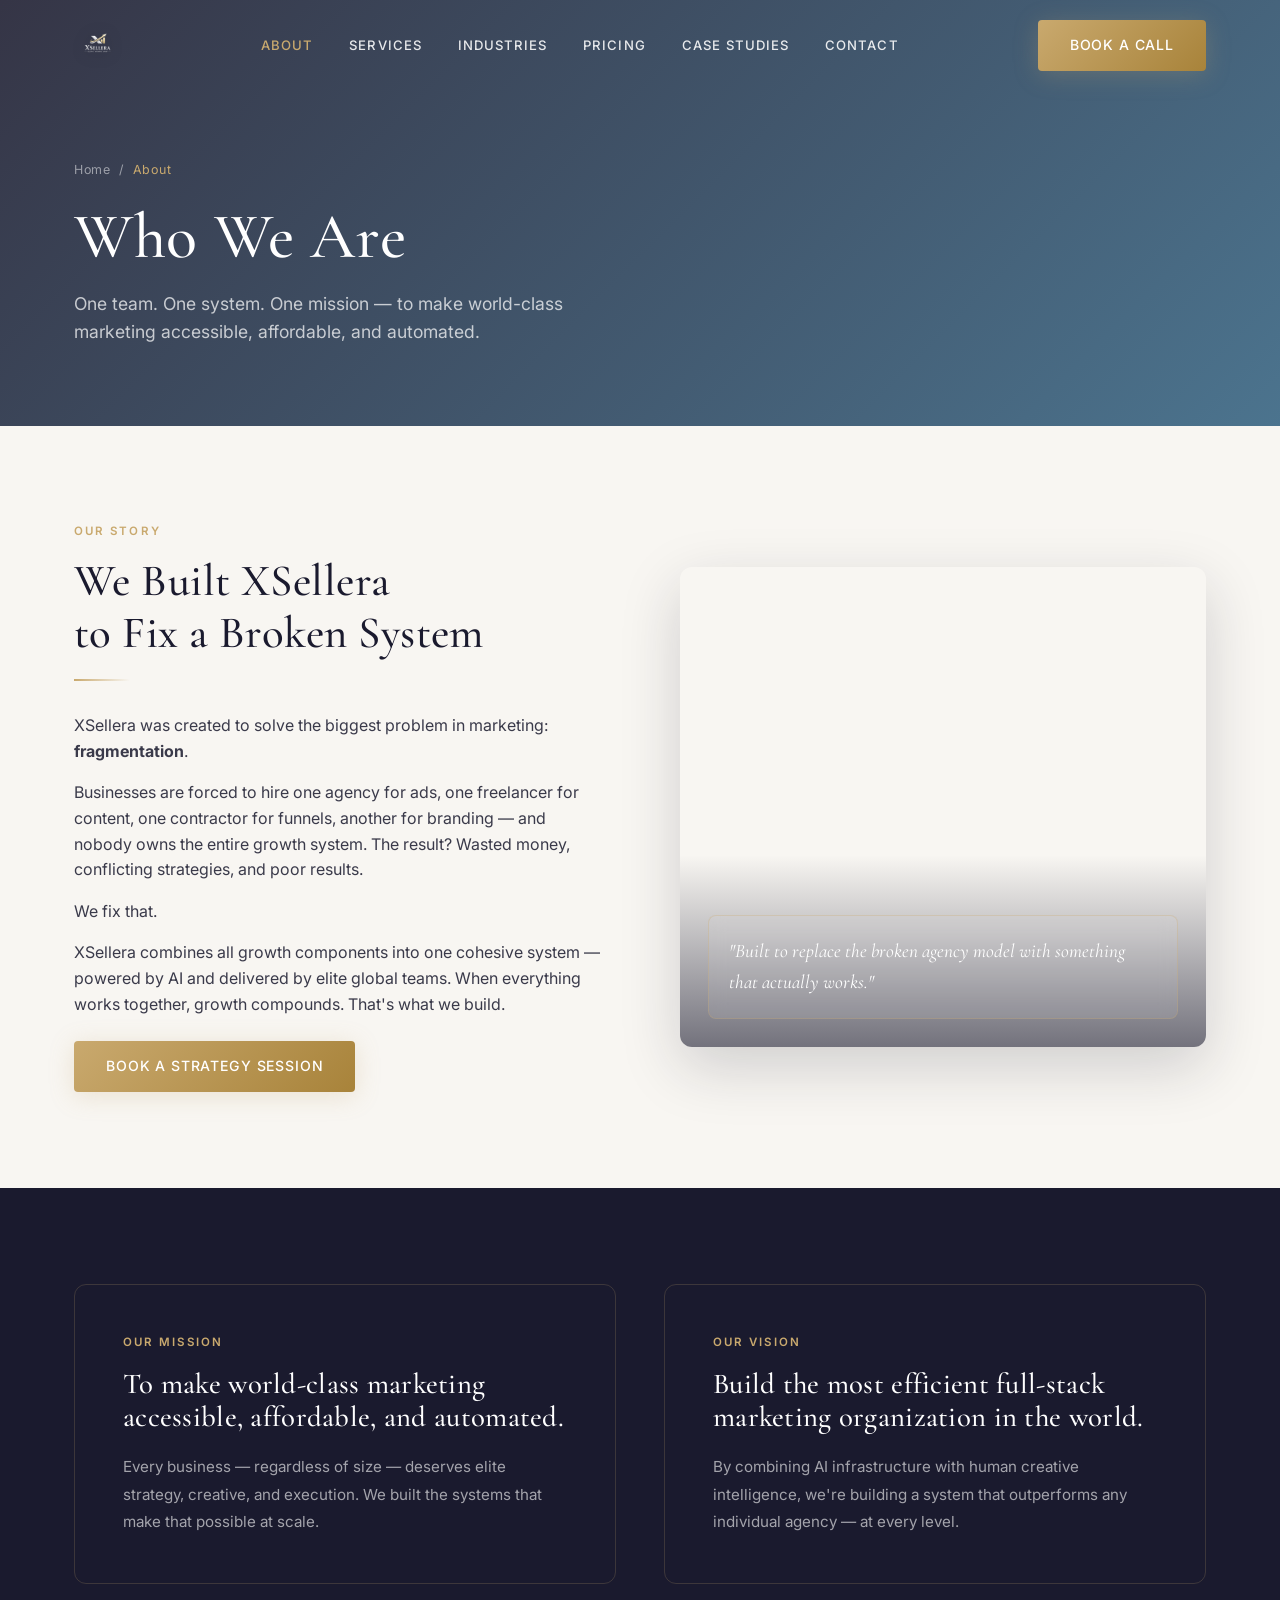
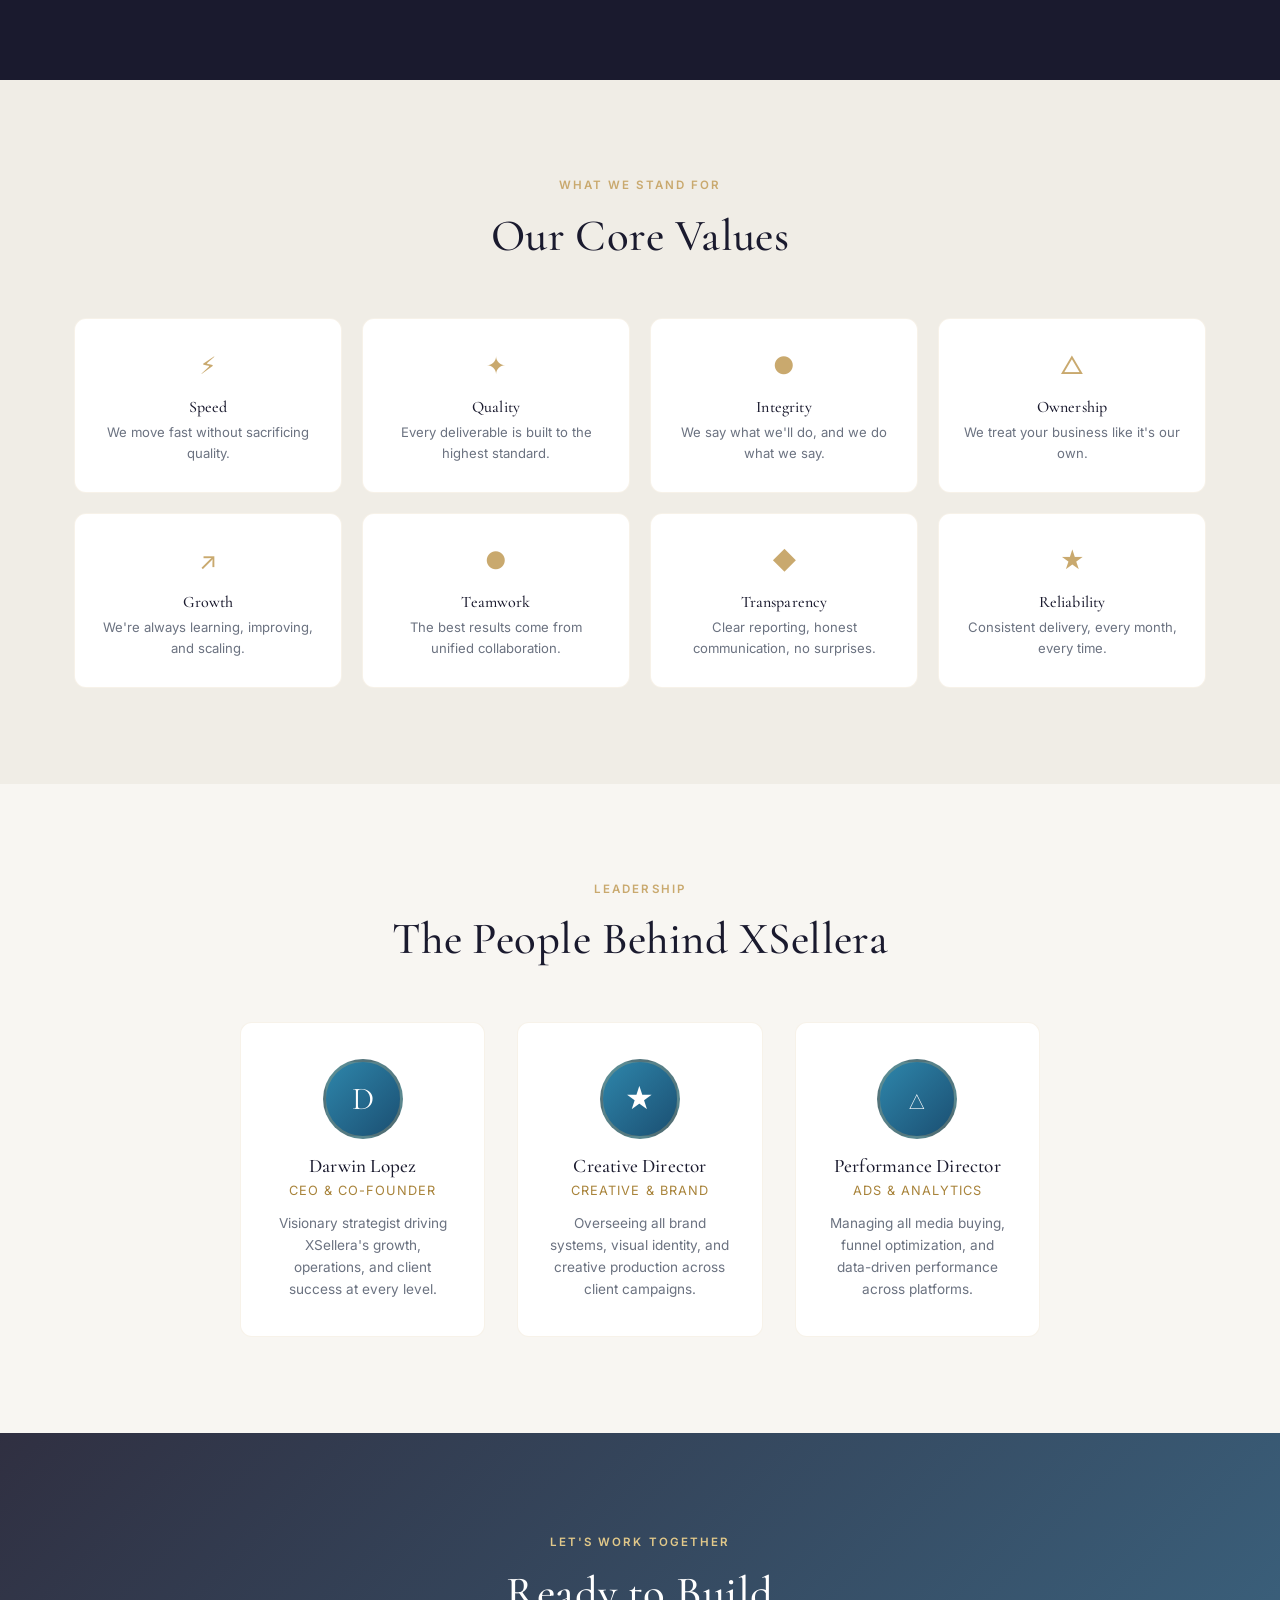
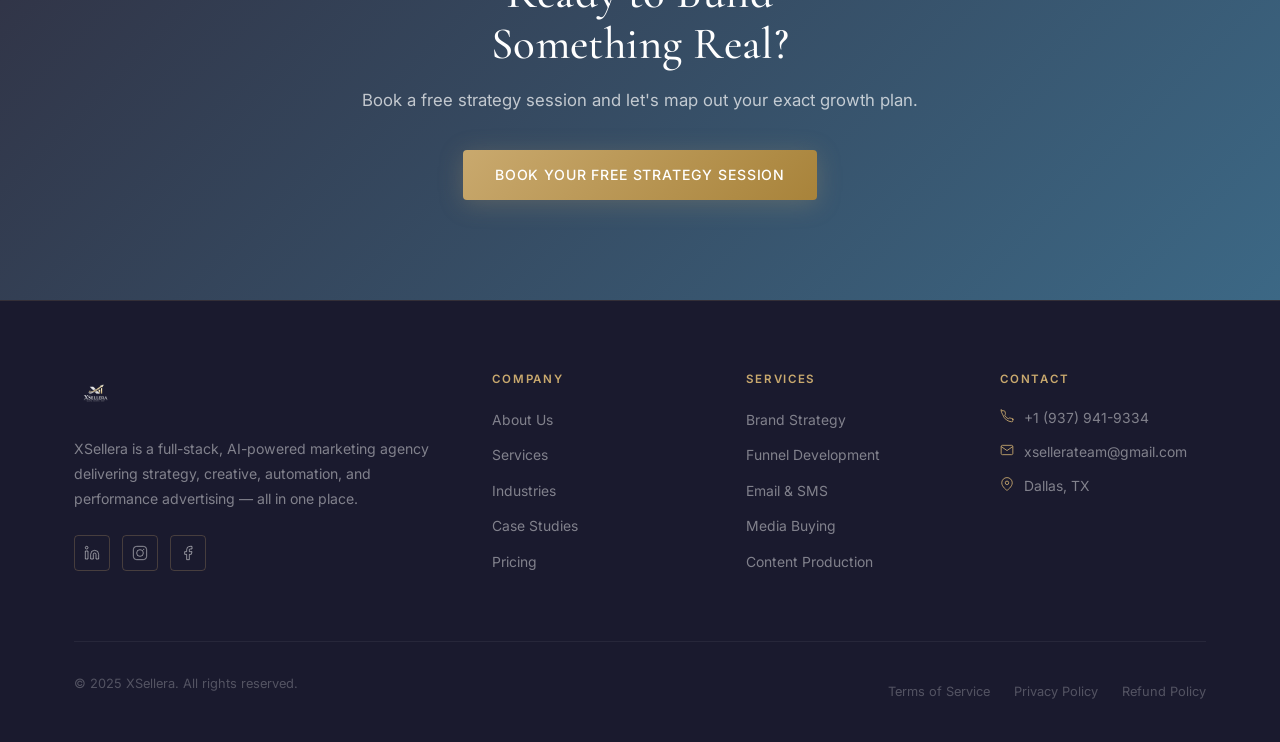
==== about.html @ cd5bc564 "Initial XSellera website launch" ====
<!DOCTYPE html>
<html lang="en">
<head>
  <meta charset="UTF-8" />
  <meta name="viewport" content="width=device-width, initial-scale=1.0" />
  <title>About — XSellera</title>
  <meta name="description" content="XSellera was created to solve the biggest problem in marketing: fragmentation. One unified system. One elite team. One growth engine." />
  <link rel="stylesheet" href="css/style.css" />
  <link rel="icon" type="image/png" href="images/XSellera_logo2.png" />
</head>
<body>

<nav class="nav" id="nav">
  <div class="nav-inner">
    <a href="index.html" class="nav-logo"><img src="images/XSellera_logo2.png" alt="XSellera" /></a>
    <div class="nav-links">
      <a href="about.html">About</a>
      <a href="services.html">Services</a>
      <a href="industries.html">Industries</a>
      <a href="pricing.html">Pricing</a>
      <a href="case-studies.html">Case Studies</a>
      <a href="contact.html">Contact</a>
    </div>
    <div class="nav-cta">
      <a href="https://calendar.app.google/ZjDUH3MxkTVkKUDi7" target="_blank" class="btn btn-primary">Book a Call</a>
    </div>
    <div class="nav-hamburger" id="hamburger"><span></span><span></span><span></span></div>
  </div>
</nav>

<div class="mobile-menu" id="mobileMenu">
  <button class="mobile-close" id="mobileClose">&times;</button>
  <a href="about.html">About</a>
  <a href="services.html">Services</a>
  <a href="industries.html">Industries</a>
  <a href="pricing.html">Pricing</a>
  <a href="case-studies.html">Case Studies</a>
  <a href="contact.html">Contact</a>
  <a href="https://calendar.app.google/ZjDUH3MxkTVkKUDi7" target="_blank" class="btn btn-primary" style="margin-top:16px;">Book a Call</a>
</div>

<!-- PAGE HERO -->
<section class="page-hero">
  <div class="page-hero-overlay"></div>
  <div class="container">
    <div class="breadcrumb"><a href="index.html">Home</a> / <span>About</span></div>
    <h1>Who We Are</h1>
    <p>One team. One system. One mission — to make world-class marketing accessible, affordable, and automated.</p>
  </div>
</section>

<!-- OUR STORY -->
<section class="section" style="background: var(--cream);">
  <div class="container">
    <div class="grid-2" style="align-items: center; gap: 80px;">
      <div class="fade-up">
        <span class="section-label">Our Story</span>
        <h2 class="section-title">We Built XSellera<br>to Fix a Broken System</h2>
        <div class="divider-gold"></div>
        <p>XSellera was created to solve the biggest problem in marketing: <strong>fragmentation</strong>.</p>
        <p>Businesses are forced to hire one agency for ads, one freelancer for content, one contractor for funnels, another for branding — and nobody owns the entire growth system. The result? Wasted money, conflicting strategies, and poor results.</p>
        <p>We fix that.</p>
        <p>XSellera combines all growth components into one cohesive system — powered by AI and delivered by elite global teams. When everything works together, growth compounds. That's what we build.</p>
        <a href="https://calendar.app.google/ZjDUH3MxkTVkKUDi7" target="_blank" class="btn btn-primary" style="margin-top: 8px;">Book a Strategy Session</a>
      </div>
      <div class="fade-up fade-up-delay-1">
        <div style="background-image: url('https://images.unsplash.com/photo-1544551763-46a013bb70d5?w=800&q=85&fit=crop'); background-size: cover; background-position: center; height: 480px; border-radius: var(--radius-lg); box-shadow: var(--shadow-lg); position: relative;">
          <div style="position:absolute;inset:0;background:linear-gradient(180deg, transparent 60%, rgba(26,26,46,0.6) 100%);border-radius: var(--radius-lg);"></div>
          <div style="position:absolute;bottom:28px;left:28px;right:28px;">
            <div style="background:rgba(255,255,255,0.08);backdrop-filter:blur(8px);border:1px solid rgba(201,169,110,0.3);border-radius:8px;padding:20px;">
              <p style="font-family:var(--font-heading);font-size:1.2rem;color:var(--white);margin:0;font-style:italic;">"Built to replace the broken agency model with something that actually works."</p>
            </div>
          </div>
        </div>
      </div>
    </div>
  </div>
</section>

<!-- MISSION / VISION -->
<section class="section" style="background: var(--dark);">
  <div class="container">
    <div class="grid-2" style="gap: 48px;">
      <div class="fade-up" style="padding: 48px; border: 1px solid rgba(201,169,110,0.2); border-radius: var(--radius-lg);">
        <span class="section-label">Our Mission</span>
        <h2 style="color: var(--white); font-size: 1.8rem; margin-bottom: 20px;">To make world-class marketing accessible, affordable, and automated.</h2>
        <p style="color: rgba(255,255,255,0.6); font-size: 0.95rem; line-height: 1.8;">Every business — regardless of size — deserves elite strategy, creative, and execution. We built the systems that make that possible at scale.</p>
      </div>
      <div class="fade-up fade-up-delay-1" style="padding: 48px; border: 1px solid rgba(201,169,110,0.2); border-radius: var(--radius-lg);">
        <span class="section-label">Our Vision</span>
        <h2 style="color: var(--white); font-size: 1.8rem; margin-bottom: 20px;">Build the most efficient full-stack marketing organization in the world.</h2>
        <p style="color: rgba(255,255,255,0.6); font-size: 0.95rem; line-height: 1.8;">By combining AI infrastructure with human creative intelligence, we're building a system that outperforms any individual agency — at every level.</p>
      </div>
    </div>
  </div>
</section>

<!-- VALUES -->
<section class="section" style="background: var(--cream-dark);">
  <div class="container">
    <div class="text-center" style="margin-bottom: 56px;">
      <span class="section-label">What We Stand For</span>
      <h2 class="section-title fade-up">Our Core Values</h2>
    </div>
    <div class="values-grid">
      <div class="value-card fade-up">
        <div class="value-icon">&#9889;</div>
        <h4>Speed</h4>
        <p>We move fast without sacrificing quality.</p>
      </div>
      <div class="value-card fade-up fade-up-delay-1">
        <div class="value-icon">&#10022;</div>
        <h4>Quality</h4>
        <p>Every deliverable is built to the highest standard.</p>
      </div>
      <div class="value-card fade-up fade-up-delay-2">
        <div class="value-icon">&#9679;</div>
        <h4>Integrity</h4>
        <p>We say what we'll do, and we do what we say.</p>
      </div>
      <div class="value-card fade-up fade-up-delay-3">
        <div class="value-icon">&#9651;</div>
        <h4>Ownership</h4>
        <p>We treat your business like it's our own.</p>
      </div>
      <div class="value-card fade-up">
        <div class="value-icon">&#8599;</div>
        <h4>Growth</h4>
        <p>We're always learning, improving, and scaling.</p>
      </div>
      <div class="value-card fade-up fade-up-delay-1">
        <div class="value-icon">&#9679;</div>
        <h4>Teamwork</h4>
        <p>The best results come from unified collaboration.</p>
      </div>
      <div class="value-card fade-up fade-up-delay-2">
        <div class="value-icon">&#9670;</div>
        <h4>Transparency</h4>
        <p>Clear reporting, honest communication, no surprises.</p>
      </div>
      <div class="value-card fade-up fade-up-delay-3">
        <div class="value-icon">&#9733;</div>
        <h4>Reliability</h4>
        <p>Consistent delivery, every month, every time.</p>
      </div>
    </div>
  </div>
</section>

<!-- LEADERSHIP -->
<section class="section" style="background: var(--cream);">
  <div class="container">
    <div class="text-center" style="margin-bottom: 56px;">
      <span class="section-label">Leadership</span>
      <h2 class="section-title fade-up">The People Behind XSellera</h2>
    </div>
    <div class="grid-3" style="max-width: 800px; margin: 0 auto;">
      <div class="team-card fade-up">
        <div class="team-avatar">D</div>
        <h4>Darwin Lopez</h4>
        <span class="role">CEO &amp; Co-Founder</span>
        <p style="font-size:0.85rem;color:var(--text-muted);">Visionary strategist driving XSellera's growth, operations, and client success at every level.</p>
      </div>
      <div class="team-card fade-up fade-up-delay-1">
        <div class="team-avatar">&#9733;</div>
        <h4>Creative Director</h4>
        <span class="role">Creative &amp; Brand</span>
        <p style="font-size:0.85rem;color:var(--text-muted);">Overseeing all brand systems, visual identity, and creative production across client campaigns.</p>
      </div>
      <div class="team-card fade-up fade-up-delay-2">
        <div class="team-avatar">&#9651;</div>
        <h4>Performance Director</h4>
        <span class="role">Ads &amp; Analytics</span>
        <p style="font-size:0.85rem;color:var(--text-muted);">Managing all media buying, funnel optimization, and data-driven performance across platforms.</p>
      </div>
    </div>
  </div>
</section>

<!-- CTA BANNER -->
<section class="cta-banner">
  <div class="cta-overlay"></div>
  <div class="container">
    <span class="section-label" style="color: var(--gold-light);">Let's Work Together</span>
    <h2>Ready to Build<br>Something Real?</h2>
    <p>Book a free strategy session and let's map out your exact growth plan.</p>
    <a href="https://calendar.app.google/ZjDUH3MxkTVkKUDi7" target="_blank" class="btn btn-primary">Book Your Free Strategy Session</a>
  </div>
</section>

<footer class="footer">
  <div class="container">
    <div class="footer-grid">
      <div class="footer-brand">
        <img src="images/XSellera_logo2.png" alt="XSellera" />
        <p>XSellera is a full-stack, AI-powered marketing agency delivering strategy, creative, automation, and performance advertising — all in one place.</p>
        <div class="footer-social" style="margin-top: 16px;">
          <a href="#" class="social-link" aria-label="LinkedIn"><svg width="16" height="16" viewBox="0 0 24 24" fill="none" stroke="currentColor" stroke-width="1.5"><path d="M16 8a6 6 0 016 6v7h-4v-7a2 2 0 00-2-2 2 2 0 00-2 2v7h-4v-7a6 6 0 016-6zM2 9h4v12H2z"/><circle cx="4" cy="4" r="2"/></svg></a>
          <a href="#" class="social-link" aria-label="Instagram"><svg width="16" height="16" viewBox="0 0 24 24" fill="none" stroke="currentColor" stroke-width="1.5"><rect x="2" y="2" width="20" height="20" rx="5"/><circle cx="12" cy="12" r="5"/><circle cx="17.5" cy="6.5" r="1" fill="currentColor" stroke="none"/></svg></a>
          <a href="#" class="social-link" aria-label="Facebook"><svg width="16" height="16" viewBox="0 0 24 24" fill="none" stroke="currentColor" stroke-width="1.5"><path d="M18 2h-3a5 5 0 00-5 5v3H7v4h3v8h4v-8h3l1-4h-4V7a1 1 0 011-1h3z"/></svg></a>
        </div>
      </div>
      <div class="footer-col">
        <h5>Company</h5>
        <ul>
          <li><a href="about.html">About Us</a></li>
          <li><a href="services.html">Services</a></li>
          <li><a href="industries.html">Industries</a></li>
          <li><a href="case-studies.html">Case Studies</a></li>
          <li><a href="pricing.html">Pricing</a></li>
        </ul>
      </div>
      <div class="footer-col">
        <h5>Services</h5>
        <ul>
          <li><a href="services.html">Brand Strategy</a></li>
          <li><a href="services.html">Funnel Development</a></li>
          <li><a href="services.html">Email &amp; SMS</a></li>
          <li><a href="services.html">Media Buying</a></li>
          <li><a href="services.html">Content Production</a></li>
        </ul>
      </div>
      <div class="footer-col">
        <h5>Contact</h5>
        <div class="footer-contact-item">
          <svg width="14" height="14" viewBox="0 0 24 24" fill="none" stroke="currentColor" stroke-width="1.5"><path d="M22 16.92v3a2 2 0 01-2.18 2 19.79 19.79 0 01-8.63-3.07A19.5 19.5 0 014.69 9.81a19.79 19.79 0 01-3.07-8.67A2 2 0 013.6 3h3a2 2 0 012 1.72c.127.96.361 1.903.7 2.81a2 2 0 01-.45 2.11L7.91 10.6a16 16 0 006.29 6.29l.96-.96a2 2 0 012.11-.45c.907.339 1.85.573 2.81.7A2 2 0 0122 18.92v-2z"/></svg>
          <a href="tel:+19379419334">+1 (937) 941-9334</a>
        </div>
        <div class="footer-contact-item">
          <svg width="14" height="14" viewBox="0 0 24 24" fill="none" stroke="currentColor" stroke-width="1.5"><path d="M4 4h16c1.1 0 2 .9 2 2v12c0 1.1-.9 2-2 2H4c-1.1 0-2-.9-2-2V6c0-1.1.9-2 2-2z"/><polyline points="22,6 12,13 2,6"/></svg>
          <a href="mailto:xsellerateam@gmail.com">xsellerateam@gmail.com</a>
        </div>
        <div class="footer-contact-item">
          <svg width="14" height="14" viewBox="0 0 24 24" fill="none" stroke="currentColor" stroke-width="1.5"><path d="M21 10c0 7-9 13-9 13s-9-6-9-13a9 9 0 0118 0z"/><circle cx="12" cy="10" r="3"/></svg>
          <span>Dallas, TX</span>
        </div>
      </div>
    </div>
    <div class="footer-bottom">
      <p class="footer-copy">&copy; 2025 XSellera. All rights reserved.</p>
      <div class="footer-legal">
        <a href="legal.html#terms">Terms of Service</a>
        <a href="legal.html#privacy">Privacy Policy</a>
        <a href="legal.html#refund">Refund Policy</a>
      </div>
    </div>
  </div>
</footer>

<script src="js/main.js"></script>
</body>
</html>
---- css/style.css ----
/* ============================================
   XSELLERA — GLOBAL STYLES
   ============================================ */

@import url('https://fonts.googleapis.com/css2?family=Cormorant+Garamond:ital,wght@0,300;0,400;0,500;0,600;0,700;1,400;1,500&family=Inter:wght@300;400;500;600&display=swap');

:root {
  --cream:        #F8F6F2;
  --cream-dark:   #F0EDE6;
  --ocean-dark:   #1B4F72;
  --ocean-mid:    #2E86AB;
  --ocean-light:  #B8D8E8;
  --sand:         #E8D5B7;
  --sand-light:   #F5EEE3;
  --gold:         #C9A96E;
  --gold-light:   #E2C98A;
  --gold-dark:    #A8833A;
  --silver:       #9BA5AE;
  --silver-light: #C8D0D8;
  --dark:         #1A1A2E;
  --dark-mid:     #2C2C3E;
  --text-body:    #3A3A4A;
  --text-muted:   #6B7280;
  --white:        #FFFFFF;
  --font-heading: 'Cormorant Garamond', Georgia, serif;
  --font-body:    'Inter', system-ui, sans-serif;
  --transition:   0.3s ease;
  --shadow-sm:    0 2px 12px rgba(26, 26, 46, 0.08);
  --shadow-md:    0 8px 32px rgba(26, 26, 46, 0.12);
  --shadow-lg:    0 20px 60px rgba(26, 26, 46, 0.18);
  --gold-shadow:  0 4px 24px rgba(201, 169, 110, 0.25);
  --radius:       4px;
  --radius-lg:    12px;
}

*, *::before, *::after { box-sizing: border-box; margin: 0; padding: 0; }

html { scroll-behavior: smooth; font-size: 16px; }

body {
  font-family: var(--font-body);
  color: var(--text-body);
  background-color: var(--cream);
  line-height: 1.6;
  -webkit-font-smoothing: antialiased;
}

img { max-width: 100%; display: block; }
a { text-decoration: none; color: inherit; }
ul { list-style: none; }

/* ============================================
   TYPOGRAPHY
   ============================================ */

h1, h2, h3, h4, h5 {
  font-family: var(--font-heading);
  color: var(--dark);
  font-weight: 500;
  line-height: 1.15;
  letter-spacing: 0.01em;
}

h1 { font-size: clamp(2.4rem, 5vw, 4.2rem); }
h2 { font-size: clamp(1.9rem, 3.5vw, 3rem); }
h3 { font-size: clamp(1.3rem, 2.5vw, 1.8rem); }
h4 { font-size: 1.2rem; }

p { margin-bottom: 1rem; }
p:last-child { margin-bottom: 0; }

.text-gold { color: var(--gold); }
.text-ocean { color: var(--ocean-mid); }
.text-muted { color: var(--text-muted); }
.text-center { text-align: center; }
.text-white { color: var(--white); }

/* ============================================
   LAYOUT
   ============================================ */

.container {
  max-width: 1180px;
  margin: 0 auto;
  padding: 0 24px;
}

.section {
  padding: 96px 0;
}

.section-sm {
  padding: 64px 0;
}

.section-label {
  font-family: var(--font-body);
  font-size: 0.72rem;
  font-weight: 600;
  letter-spacing: 0.18em;
  text-transform: uppercase;
  color: var(--gold);
  margin-bottom: 16px;
  display: block;
}

.section-title {
  margin-bottom: 20px;
}

.section-subtitle {
  font-size: 1.05rem;
  color: var(--text-muted);
  max-width: 620px;
  line-height: 1.75;
  margin-bottom: 56px;
}

.grid-2 { display: grid; grid-template-columns: repeat(2, 1fr); gap: 32px; }
.grid-3 { display: grid; grid-template-columns: repeat(3, 1fr); gap: 32px; }
.grid-4 { display: grid; grid-template-columns: repeat(4, 1fr); gap: 24px; }
.grid-auto { display: grid; grid-template-columns: repeat(auto-fit, minmax(280px, 1fr)); gap: 28px; }

/* ============================================
   BUTTONS
   ============================================ */

.btn {
  display: inline-flex;
  align-items: center;
  gap: 8px;
  padding: 14px 32px;
  font-family: var(--font-body);
  font-size: 0.88rem;
  font-weight: 500;
  letter-spacing: 0.06em;
  text-transform: uppercase;
  border-radius: var(--radius);
  transition: all var(--transition);
  cursor: pointer;
  border: none;
  white-space: nowrap;
}

.btn-primary {
  background: linear-gradient(135deg, var(--gold) 0%, var(--gold-dark) 100%);
  color: var(--white);
  box-shadow: var(--gold-shadow);
}

.btn-primary:hover {
  background: linear-gradient(135deg, var(--gold-light) 0%, var(--gold) 100%);
  box-shadow: 0 8px 32px rgba(201, 169, 110, 0.4);
  transform: translateY(-1px);
}

.btn-outline {
  background: transparent;
  color: var(--white);
  border: 1px solid rgba(255,255,255,0.55);
}

.btn-outline:hover {
  background: rgba(255,255,255,0.1);
  border-color: rgba(255,255,255,0.85);
}

.btn-outline-gold {
  background: transparent;
  color: var(--gold);
  border: 1px solid var(--gold);
}

.btn-outline-gold:hover {
  background: var(--gold);
  color: var(--white);
  box-shadow: var(--gold-shadow);
}

.btn-dark {
  background: var(--dark);
  color: var(--white);
}

.btn-dark:hover {
  background: var(--dark-mid);
  transform: translateY(-1px);
}

/* ============================================
   NAVIGATION
   ============================================ */

.nav {
  position: fixed;
  top: 0;
  left: 0;
  right: 0;
  z-index: 1000;
  padding: 20px 0;
  transition: all 0.4s ease;
}

.nav.scrolled {
  background: rgba(248, 246, 242, 0.97);
  backdrop-filter: blur(12px);
  -webkit-backdrop-filter: blur(12px);
  padding: 14px 0;
  box-shadow: var(--shadow-sm);
  border-bottom: 1px solid rgba(201, 169, 110, 0.15);
}

.nav-inner {
  display: flex;
  align-items: center;
  justify-content: space-between;
  max-width: 1180px;
  margin: 0 auto;
  padding: 0 24px;
}

.nav-logo img {
  height: 48px;
  width: auto;
  filter: drop-shadow(0 2px 8px rgba(0,0,0,0.25));
  transition: all var(--transition);
}

.nav.scrolled .nav-logo img {
  filter: none;
}

.nav-links {
  display: flex;
  align-items: center;
  gap: 36px;
}

.nav-links a {
  font-size: 0.82rem;
  font-weight: 500;
  letter-spacing: 0.08em;
  text-transform: uppercase;
  color: rgba(255,255,255,0.88);
  transition: color var(--transition);
  position: relative;
}

.nav-links a::after {
  content: '';
  position: absolute;
  bottom: -4px;
  left: 0;
  width: 0;
  height: 1px;
  background: var(--gold);
  transition: width var(--transition);
}

.nav-links a:hover::after { width: 100%; }
.nav-links a:hover { color: var(--white); }

.nav.scrolled .nav-links a {
  color: var(--dark-mid);
}
.nav.scrolled .nav-links a:hover {
  color: var(--gold);
}

.nav-cta {
  display: flex;
  align-items: center;
  gap: 16px;
}

.nav-hamburger {
  display: none;
  flex-direction: column;
  gap: 5px;
  cursor: pointer;
  padding: 4px;
}

.nav-hamburger span {
  display: block;
  width: 24px;
  height: 2px;
  background: var(--white);
  transition: all var(--transition);
  border-radius: 2px;
}

.nav.scrolled .nav-hamburger span { background: var(--dark); }

.mobile-menu {
  display: none;
  position: fixed;
  top: 0;
  left: 0;
  right: 0;
  bottom: 0;
  background: var(--dark);
  z-index: 999;
  flex-direction: column;
  align-items: center;
  justify-content: center;
  gap: 32px;
}

.mobile-menu.open { display: flex; }

.mobile-menu a {
  font-family: var(--font-heading);
  font-size: 2rem;
  color: var(--white);
  letter-spacing: 0.04em;
  transition: color var(--transition);
}

.mobile-menu a:hover { color: var(--gold); }

.mobile-close {
  position: absolute;
  top: 24px;
  right: 24px;
  font-size: 1.8rem;
  color: var(--white);
  cursor: pointer;
  background: none;
  border: none;
  line-height: 1;
}

/* ============================================
   HERO
   ============================================ */

.hero {
  position: relative;
  height: 100vh;
  min-height: 700px;
  display: flex;
  align-items: center;
  overflow: hidden;
}

.hero-bg {
  position: absolute;
  inset: 0;
  background-image: url('https://images.unsplash.com/photo-1505118380757-91f5f5632de0?w=1920&q=85&fit=crop');
  background-size: cover;
  background-position: center;
  background-attachment: fixed;
  transform: scale(1.05);
  transition: transform 8s ease-out;
}

.hero-bg.loaded { transform: scale(1); }

.hero-overlay {
  position: absolute;
  inset: 0;
  background: linear-gradient(
    135deg,
    rgba(26, 26, 46, 0.75) 0%,
    rgba(27, 79, 114, 0.55) 50%,
    rgba(26, 26, 46, 0.65) 100%
  );
}

.hero-content {
  position: relative;
  z-index: 2;
  max-width: 1180px;
  margin: 0 auto;
  padding: 0 24px;
  padding-top: 80px;
}

.hero-tag {
  display: inline-flex;
  align-items: center;
  gap: 10px;
  font-size: 0.75rem;
  font-weight: 600;
  letter-spacing: 0.2em;
  text-transform: uppercase;
  color: var(--gold-light);
  margin-bottom: 24px;
}

.hero-tag::before {
  content: '';
  display: block;
  width: 32px;
  height: 1px;
  background: var(--gold);
}

.hero h1 {
  color: var(--white);
  max-width: 760px;
  margin-bottom: 24px;
  font-weight: 400;
  text-shadow: 0 2px 20px rgba(0,0,0,0.3);
}

.hero h1 em {
  font-style: italic;
  color: var(--gold-light);
}

.hero-sub {
  font-size: 1.1rem;
  color: rgba(255,255,255,0.82);
  max-width: 580px;
  line-height: 1.8;
  margin-bottom: 40px;
  font-weight: 300;
}

.hero-ctas {
  display: flex;
  gap: 16px;
  flex-wrap: wrap;
}

.hero-scroll {
  position: absolute;
  bottom: 36px;
  left: 50%;
  transform: translateX(-50%);
  z-index: 2;
  display: flex;
  flex-direction: column;
  align-items: center;
  gap: 8px;
  color: rgba(255,255,255,0.5);
  font-size: 0.7rem;
  letter-spacing: 0.12em;
  text-transform: uppercase;
  animation: bounce 2s infinite;
}

.hero-scroll svg { opacity: 0.5; }

@keyframes bounce {
  0%, 100% { transform: translateX(-50%) translateY(0); }
  50% { transform: translateX(-50%) translateY(6px); }
}

/* ============================================
   TRUST BAR
   ============================================ */

.trust-bar {
  background: var(--dark);
  padding: 20px 0;
  border-top: 1px solid rgba(201,169,110,0.2);
  border-bottom: 1px solid rgba(201,169,110,0.2);
}

.trust-bar-inner {
  display: flex;
  align-items: center;
  justify-content: center;
  gap: 48px;
  flex-wrap: wrap;
}

.trust-item {
  display: flex;
  align-items: center;
  gap: 10px;
  color: rgba(255,255,255,0.65);
  font-size: 0.8rem;
  letter-spacing: 0.06em;
}

.trust-item svg { color: var(--gold); flex-shrink: 0; }

/* ============================================
   SERVICES GRID
   ============================================ */

.services-section { background: var(--cream); }

.service-card {
  background: var(--white);
  border: 1px solid rgba(201,169,110,0.18);
  border-radius: var(--radius-lg);
  padding: 36px 32px;
  transition: all var(--transition);
  position: relative;
  overflow: hidden;
}

.service-card::before {
  content: '';
  position: absolute;
  top: 0;
  left: 0;
  right: 0;
  height: 3px;
  background: linear-gradient(90deg, var(--gold) 0%, var(--silver-light) 100%);
  transform: scaleX(0);
  transform-origin: left;
  transition: transform var(--transition);
}

.service-card:hover::before { transform: scaleX(1); }

.service-card:hover {
  border-color: rgba(201,169,110,0.4);
  box-shadow: var(--shadow-md);
  transform: translateY(-4px);
}

.service-number {
  font-family: var(--font-heading);
  font-size: 3rem;
  font-weight: 300;
  color: rgba(201,169,110,0.2);
  line-height: 1;
  margin-bottom: 16px;
  transition: color var(--transition);
}

.service-card:hover .service-number { color: rgba(201,169,110,0.45); }

.service-card h3 {
  font-size: 1.25rem;
  margin-bottom: 12px;
  color: var(--dark);
}

.service-card p {
  font-size: 0.9rem;
  color: var(--text-muted);
  line-height: 1.7;
}

/* ============================================
   WHY XSELLERA
   ============================================ */

.why-section {
  background: linear-gradient(135deg, var(--sand-light) 0%, var(--cream) 100%);
}

.why-split {
  display: grid;
  grid-template-columns: 1fr 1fr;
  gap: 64px;
  align-items: start;
}

.why-problems h3 {
  font-size: 1.4rem;
  margin-bottom: 24px;
  color: var(--dark-mid);
}

.problem-item {
  display: flex;
  align-items: flex-start;
  gap: 14px;
  padding: 14px 0;
  border-bottom: 1px solid rgba(0,0,0,0.06);
}

.problem-item:last-child { border-bottom: none; }

.problem-icon {
  width: 20px;
  height: 20px;
  border-radius: 50%;
  background: rgba(155,165,174,0.15);
  display: flex;
  align-items: center;
  justify-content: center;
  flex-shrink: 0;
  margin-top: 2px;
}

.problem-icon svg { color: var(--silver); }

.problem-item p {
  font-size: 0.9rem;
  color: var(--text-muted);
  margin: 0;
}

.advantage-card {
  background: var(--white);
  border: 1px solid rgba(201,169,110,0.2);
  border-radius: var(--radius-lg);
  padding: 36px;
  box-shadow: var(--shadow-sm);
}

.advantage-card h3 {
  font-size: 1.4rem;
  margin-bottom: 24px;
  color: var(--dark);
}

.advantage-item {
  display: flex;
  align-items: center;
  gap: 14px;
  padding: 10px 0;
  border-bottom: 1px solid rgba(201,169,110,0.1);
}

.advantage-item:last-child { border-bottom: none; }

.check {
  width: 22px;
  height: 22px;
  border-radius: 50%;
  background: linear-gradient(135deg, var(--gold) 0%, var(--gold-dark) 100%);
  display: flex;
  align-items: center;
  justify-content: center;
  flex-shrink: 0;
}

.check svg { color: var(--white); }

.advantage-item span {
  font-size: 0.9rem;
  font-weight: 500;
  color: var(--dark-mid);
}

/* ============================================
   STATS / RESULTS
   ============================================ */

.results-section {
  background-image: url('https://images.unsplash.com/photo-1507525428034-b723cf961d3e?w=1920&q=85&fit=crop');
  background-size: cover;
  background-position: center;
  background-attachment: fixed;
  position: relative;
}

.results-overlay {
  position: absolute;
  inset: 0;
  background: linear-gradient(135deg, rgba(26,26,46,0.88) 0%, rgba(27,79,114,0.82) 100%);
}

.results-section .container { position: relative; z-index: 1; }

.stat-card {
  text-align: center;
  padding: 40px 24px;
  border: 1px solid rgba(201,169,110,0.25);
  border-radius: var(--radius-lg);
  background: rgba(255,255,255,0.05);
  backdrop-filter: blur(8px);
  -webkit-backdrop-filter: blur(8px);
  transition: all var(--transition);
}

.stat-card:hover {
  border-color: rgba(201,169,110,0.5);
  background: rgba(255,255,255,0.08);
  transform: translateY(-4px);
}

.stat-number {
  font-family: var(--font-heading);
  font-size: 3.5rem;
  font-weight: 300;
  color: var(--gold-light);
  line-height: 1;
  margin-bottom: 8px;
}

.stat-label {
  font-size: 0.85rem;
  color: rgba(255,255,255,0.7);
  line-height: 1.5;
  letter-spacing: 0.02em;
}

.stat-context {
  font-size: 0.72rem;
  color: rgba(255,255,255,0.4);
  margin-top: 8px;
  font-style: italic;
}

/* ============================================
   HOW IT WORKS
   ============================================ */

.process-section { background: var(--cream-dark); }

.process-grid {
  display: grid;
  grid-template-columns: repeat(3, 1fr);
  gap: 2px;
  background: rgba(201,169,110,0.1);
  border: 1px solid rgba(201,169,110,0.15);
  border-radius: var(--radius-lg);
  overflow: hidden;
}

.process-step {
  background: var(--white);
  padding: 40px 32px;
  transition: background var(--transition);
}

.process-step:hover { background: var(--sand-light); }

.step-num {
  font-family: var(--font-heading);
  font-size: 2.4rem;
  font-weight: 300;
  color: var(--gold);
  opacity: 0.5;
  line-height: 1;
  margin-bottom: 16px;
}

.process-step h4 {
  font-size: 1.1rem;
  margin-bottom: 10px;
  color: var(--dark);
}

.process-step p {
  font-size: 0.87rem;
  color: var(--text-muted);
  line-height: 1.65;
  margin: 0;
}

/* ============================================
   FAQ
   ============================================ */

.faq-section { background: var(--cream); }

.faq-item {
  border-bottom: 1px solid rgba(201,169,110,0.18);
}

.faq-question {
  display: flex;
  justify-content: space-between;
  align-items: center;
  padding: 24px 0;
  cursor: pointer;
  font-family: var(--font-heading);
  font-size: 1.15rem;
  color: var(--dark);
  font-weight: 500;
  gap: 16px;
  transition: color var(--transition);
}

.faq-question:hover { color: var(--gold-dark); }

.faq-icon {
  width: 28px;
  height: 28px;
  border: 1px solid rgba(201,169,110,0.35);
  border-radius: 50%;
  display: flex;
  align-items: center;
  justify-content: center;
  flex-shrink: 0;
  transition: all var(--transition);
  color: var(--gold);
}

.faq-item.open .faq-icon {
  background: var(--gold);
  color: var(--white);
  transform: rotate(45deg);
}

.faq-answer {
  max-height: 0;
  overflow: hidden;
  transition: max-height 0.4s ease, padding 0.3s ease;
}

.faq-answer-inner {
  padding-bottom: 24px;
  font-size: 0.92rem;
  color: var(--text-muted);
  line-height: 1.8;
}

.faq-item.open .faq-answer { max-height: 300px; }

/* ============================================
   CTA BANNER
   ============================================ */

.cta-banner {
  background-image: url('https://images.unsplash.com/photo-1590523741831-ab7e8b8f9c7f?w=1920&q=85&fit=crop');
  background-size: cover;
  background-position: center bottom;
  position: relative;
  padding: 100px 0;
}

.cta-overlay {
  position: absolute;
  inset: 0;
  background: linear-gradient(135deg, rgba(26,26,46,0.9) 0%, rgba(27,79,114,0.85) 100%);
}

.cta-banner .container { position: relative; z-index: 1; text-align: center; }

.cta-banner h2 { color: var(--white); margin-bottom: 16px; }
.cta-banner p { color: rgba(255,255,255,0.7); margin-bottom: 36px; font-size: 1.05rem; }

/* ============================================
   CARDS — CASE STUDIES, PRICING
   ============================================ */

.case-card {
  background: var(--white);
  border: 1px solid rgba(201,169,110,0.15);
  border-radius: var(--radius-lg);
  overflow: hidden;
  transition: all var(--transition);
}

.case-card:hover {
  box-shadow: var(--shadow-md);
  transform: translateY(-4px);
  border-color: rgba(201,169,110,0.35);
}

.case-card-img {
  height: 220px;
  background-size: cover;
  background-position: center;
  position: relative;
}

.case-tag {
  position: absolute;
  bottom: 16px;
  left: 16px;
  background: var(--gold);
  color: var(--white);
  font-size: 0.7rem;
  font-weight: 600;
  letter-spacing: 0.1em;
  text-transform: uppercase;
  padding: 5px 12px;
  border-radius: 2px;
}

.case-card-body { padding: 32px; }

.case-card-body h3 { font-size: 1.25rem; margin-bottom: 12px; }

.case-stats {
  display: flex;
  gap: 24px;
  margin: 20px 0;
  padding: 20px 0;
  border-top: 1px solid rgba(201,169,110,0.12);
  border-bottom: 1px solid rgba(201,169,110,0.12);
}

.case-stat-num {
  font-family: var(--font-heading);
  font-size: 1.8rem;
  font-weight: 400;
  color: var(--gold);
  line-height: 1;
}

.case-stat-label {
  font-size: 0.75rem;
  color: var(--text-muted);
  margin-top: 4px;
}

.pricing-card {
  background: var(--white);
  border: 1px solid rgba(201,169,110,0.18);
  border-radius: var(--radius-lg);
  padding: 40px 36px;
  position: relative;
  transition: all var(--transition);
}

.pricing-card.featured {
  border-color: var(--gold);
  box-shadow: 0 0 0 1px var(--gold), var(--shadow-lg);
  transform: scale(1.02);
}

.pricing-badge {
  position: absolute;
  top: -14px;
  left: 50%;
  transform: translateX(-50%);
  background: linear-gradient(135deg, var(--gold), var(--gold-dark));
  color: var(--white);
  font-size: 0.7rem;
  font-weight: 600;
  letter-spacing: 0.1em;
  text-transform: uppercase;
  padding: 5px 18px;
  border-radius: 20px;
  white-space: nowrap;
}

.pricing-card:hover {
  box-shadow: var(--shadow-md);
  transform: translateY(-4px);
}

.pricing-card.featured:hover {
  transform: scale(1.02) translateY(-4px);
}

.pricing-name {
  font-family: var(--font-heading);
  font-size: 1.5rem;
  color: var(--dark);
  margin-bottom: 8px;
}

.pricing-range {
  font-family: var(--font-heading);
  font-size: 2.2rem;
  color: var(--gold);
  margin-bottom: 4px;
  line-height: 1;
}

.pricing-period {
  font-size: 0.8rem;
  color: var(--text-muted);
  margin-bottom: 20px;
}

.pricing-desc {
  font-size: 0.85rem;
  color: var(--text-muted);
  margin-bottom: 24px;
  padding-bottom: 24px;
  border-bottom: 1px solid rgba(201,169,110,0.15);
  font-style: italic;
}

.pricing-features li {
  display: flex;
  align-items: flex-start;
  gap: 10px;
  font-size: 0.88rem;
  color: var(--text-body);
  padding: 7px 0;
}

.pricing-features li svg { color: var(--gold); flex-shrink: 0; margin-top: 2px; }

/* ============================================
   PAGE HERO (inner pages)
   ============================================ */

.page-hero {
  padding: 160px 0 80px;
  position: relative;
  background-image: url('https://images.unsplash.com/photo-1439405326854-014607f694d7?w=1920&q=85&fit=crop');
  background-size: cover;
  background-position: center;
}

.page-hero-overlay {
  position: absolute;
  inset: 0;
  background: linear-gradient(135deg, rgba(26,26,46,0.88) 0%, rgba(27,79,114,0.78) 100%);
}

.page-hero .container { position: relative; z-index: 1; }
.page-hero h1 { color: var(--white); }
.page-hero p { color: rgba(255,255,255,0.72); font-size: 1.1rem; max-width: 560px; margin-top: 16px; }

.breadcrumb {
  display: flex;
  align-items: center;
  gap: 8px;
  font-size: 0.78rem;
  color: rgba(255,255,255,0.5);
  margin-bottom: 20px;
  letter-spacing: 0.06em;
}

.breadcrumb a { color: rgba(255,255,255,0.5); }
.breadcrumb a:hover { color: var(--gold); }
.breadcrumb span { color: var(--gold); }

/* ============================================
   FOOTER
   ============================================ */

.footer {
  background: var(--dark);
  padding: 72px 0 32px;
  border-top: 1px solid rgba(201,169,110,0.15);
}

.footer-grid {
  display: grid;
  grid-template-columns: 1.8fr 1fr 1fr 1fr;
  gap: 48px;
  padding-bottom: 56px;
  border-bottom: 1px solid rgba(255,255,255,0.06);
  margin-bottom: 32px;
}

.footer-brand img { height: 44px; margin-bottom: 20px; }

.footer-brand p {
  font-size: 0.88rem;
  color: rgba(255,255,255,0.45);
  line-height: 1.75;
  margin-bottom: 24px;
}

.footer-social {
  display: flex;
  gap: 12px;
}

.social-link {
  width: 36px;
  height: 36px;
  border: 1px solid rgba(201,169,110,0.25);
  border-radius: var(--radius);
  display: flex;
  align-items: center;
  justify-content: center;
  color: rgba(255,255,255,0.5);
  transition: all var(--transition);
}

.social-link:hover {
  border-color: var(--gold);
  color: var(--gold);
  background: rgba(201,169,110,0.08);
}

.footer-col h5 {
  font-family: var(--font-body);
  font-size: 0.72rem;
  font-weight: 600;
  letter-spacing: 0.15em;
  text-transform: uppercase;
  color: var(--gold);
  margin-bottom: 20px;
}

.footer-col ul li {
  margin-bottom: 10px;
}

.footer-col ul a {
  font-size: 0.87rem;
  color: rgba(255,255,255,0.45);
  transition: color var(--transition);
}

.footer-col ul a:hover { color: rgba(255,255,255,0.85); }

.footer-contact-item {
  display: flex;
  align-items: flex-start;
  gap: 10px;
  margin-bottom: 12px;
}

.footer-contact-item svg { color: var(--gold); flex-shrink: 0; margin-top: 2px; }

.footer-contact-item a, .footer-contact-item span {
  font-size: 0.87rem;
  color: rgba(255,255,255,0.45);
  transition: color var(--transition);
}

.footer-contact-item a:hover { color: rgba(255,255,255,0.8); }

.footer-bottom {
  display: flex;
  justify-content: space-between;
  align-items: center;
  flex-wrap: wrap;
  gap: 16px;
}

.footer-copy {
  font-size: 0.8rem;
  color: rgba(255,255,255,0.25);
}

.footer-legal {
  display: flex;
  gap: 24px;
}

.footer-legal a {
  font-size: 0.8rem;
  color: rgba(255,255,255,0.25);
  transition: color var(--transition);
}

.footer-legal a:hover { color: rgba(255,255,255,0.55); }

/* ============================================
   DECORATIVE
   ============================================ */

.divider-gold {
  width: 56px;
  height: 2px;
  background: linear-gradient(90deg, var(--gold) 0%, transparent 100%);
  margin-bottom: 32px;
}

.divider-center {
  margin-left: auto;
  margin-right: auto;
  background: linear-gradient(90deg, transparent, var(--gold), transparent);
}

.wave-divider {
  width: 100%;
  overflow: hidden;
  line-height: 0;
}

.wave-divider svg { display: block; }

.accent-box {
  border-left: 3px solid var(--gold);
  padding-left: 20px;
  margin: 24px 0;
}

.tag-pill {
  display: inline-block;
  padding: 4px 14px;
  border: 1px solid rgba(201,169,110,0.35);
  border-radius: 20px;
  font-size: 0.75rem;
  color: var(--gold-dark);
  letter-spacing: 0.06em;
  margin-bottom: 16px;
}

/* ============================================
   ABOUT PAGE
   ============================================ */

.values-grid {
  display: grid;
  grid-template-columns: repeat(4, 1fr);
  gap: 20px;
}

.value-card {
  background: var(--white);
  border: 1px solid rgba(201,169,110,0.15);
  border-radius: var(--radius-lg);
  padding: 28px 24px;
  text-align: center;
  transition: all var(--transition);
}

.value-card:hover {
  border-color: rgba(201,169,110,0.4);
  box-shadow: var(--shadow-sm);
  transform: translateY(-3px);
}

.value-card h4 {
  font-size: 1rem;
  color: var(--dark);
  margin-bottom: 6px;
}

.value-card p {
  font-size: 0.82rem;
  color: var(--text-muted);
  margin: 0;
}

.value-icon {
  font-size: 1.5rem;
  margin-bottom: 12px;
  color: var(--gold);
}

.team-card {
  background: var(--white);
  border: 1px solid rgba(201,169,110,0.15);
  border-radius: var(--radius-lg);
  padding: 36px 28px;
  text-align: center;
  transition: all var(--transition);
}

.team-card:hover {
  box-shadow: var(--shadow-md);
  transform: translateY(-4px);
}

.team-avatar {
  width: 80px;
  height: 80px;
  border-radius: 50%;
  background: linear-gradient(135deg, var(--ocean-mid), var(--ocean-dark));
  display: flex;
  align-items: center;
  justify-content: center;
  margin: 0 auto 16px;
  font-family: var(--font-heading);
  font-size: 2rem;
  color: var(--white);
  border: 3px solid rgba(201,169,110,0.3);
}

.team-card h4 { margin-bottom: 4px; }

.team-card .role {
  font-size: 0.8rem;
  color: var(--gold-dark);
  letter-spacing: 0.08em;
  text-transform: uppercase;
  margin-bottom: 12px;
  display: block;
}

/* ============================================
   CONTACT PAGE
   ============================================ */

.contact-form-wrap {
  background: var(--white);
  border: 1px solid rgba(201,169,110,0.18);
  border-radius: var(--radius-lg);
  padding: 52px 48px;
  box-shadow: var(--shadow-sm);
}

.form-group { margin-bottom: 20px; }

.form-group label {
  display: block;
  font-size: 0.78rem;
  font-weight: 600;
  letter-spacing: 0.08em;
  text-transform: uppercase;
  color: var(--dark-mid);
  margin-bottom: 8px;
}

.form-group input,
.form-group select,
.form-group textarea {
  width: 100%;
  padding: 13px 16px;
  border: 1px solid rgba(0,0,0,0.12);
  border-radius: var(--radius);
  font-family: var(--font-body);
  font-size: 0.9rem;
  color: var(--dark);
  background: var(--cream);
  transition: border-color var(--transition), box-shadow var(--transition);
  outline: none;
  appearance: none;
}

.form-group input:focus,
.form-group select:focus,
.form-group textarea:focus {
  border-color: var(--gold);
  box-shadow: 0 0 0 3px rgba(201,169,110,0.12);
  background: var(--white);
}

.form-group textarea { min-height: 130px; resize: vertical; }

.form-row { display: grid; grid-template-columns: 1fr 1fr; gap: 20px; }

.contact-info-card {
  background: var(--dark);
  border-radius: var(--radius-lg);
  padding: 40px 36px;
  height: 100%;
}

.contact-info-item {
  display: flex;
  gap: 16px;
  padding: 20px 0;
  border-bottom: 1px solid rgba(255,255,255,0.06);
}

.contact-info-item:last-child { border-bottom: none; }

.contact-info-icon {
  width: 44px;
  height: 44px;
  border: 1px solid rgba(201,169,110,0.3);
  border-radius: var(--radius);
  display: flex;
  align-items: center;
  justify-content: center;
  flex-shrink: 0;
  color: var(--gold);
}

.contact-info-label {
  font-size: 0.72rem;
  font-weight: 600;
  letter-spacing: 0.1em;
  text-transform: uppercase;
  color: rgba(255,255,255,0.35);
  margin-bottom: 4px;
}

.contact-info-value {
  font-size: 0.92rem;
  color: rgba(255,255,255,0.8);
}

.contact-info-value a {
  color: rgba(255,255,255,0.8);
  transition: color var(--transition);
}

.contact-info-value a:hover { color: var(--gold); }

/* ============================================
   LEGAL PAGE
   ============================================ */

.legal-nav {
  position: sticky;
  top: 90px;
  background: var(--white);
  border: 1px solid rgba(201,169,110,0.15);
  border-radius: var(--radius-lg);
  padding: 24px;
}

.legal-nav h5 {
  font-size: 0.72rem;
  font-weight: 600;
  letter-spacing: 0.12em;
  text-transform: uppercase;
  color: var(--gold);
  margin-bottom: 16px;
}

.legal-nav ul li { margin-bottom: 8px; }

.legal-nav ul a {
  font-size: 0.87rem;
  color: var(--text-muted);
  transition: color var(--transition);
  display: block;
  padding: 4px 0;
  border-left: 2px solid transparent;
  padding-left: 12px;
  transition: all var(--transition);
}

.legal-nav ul a:hover,
.legal-nav ul a.active {
  color: var(--gold-dark);
  border-left-color: var(--gold);
}

.legal-section {
  margin-bottom: 64px;
}

.legal-section h2 {
  font-size: 1.8rem;
  margin-bottom: 24px;
  padding-bottom: 16px;
  border-bottom: 1px solid rgba(201,169,110,0.2);
}

.legal-section h3 {
  font-size: 1.2rem;
  margin: 28px 0 12px;
  color: var(--dark-mid);
}

.legal-section p, .legal-section li {
  font-size: 0.9rem;
  line-height: 1.85;
  color: var(--text-muted);
}

.legal-section ul {
  list-style: disc;
  padding-left: 20px;
  margin-bottom: 16px;
}

/* ============================================
   ANIMATIONS
   ============================================ */

.fade-up {
  opacity: 0;
  transform: translateY(28px);
  transition: opacity 0.6s ease, transform 0.6s ease;
}

.fade-up.visible {
  opacity: 1;
  transform: translateY(0);
}

.fade-up-delay-1 { transition-delay: 0.1s; }
.fade-up-delay-2 { transition-delay: 0.2s; }
.fade-up-delay-3 { transition-delay: 0.3s; }
.fade-up-delay-4 { transition-delay: 0.4s; }

/* ============================================
   RESPONSIVE
   ============================================ */

@media (max-width: 1024px) {
  .grid-4 { grid-template-columns: repeat(2, 1fr); }
  .values-grid { grid-template-columns: repeat(2, 1fr); }
  .footer-grid { grid-template-columns: 1fr 1fr; gap: 36px; }
  .process-grid { grid-template-columns: repeat(2, 1fr); }
  .why-split { gap: 40px; }
}

@media (max-width: 768px) {
  .section { padding: 64px 0; }
  .grid-2, .grid-3 { grid-template-columns: 1fr; }
  .why-split { grid-template-columns: 1fr; gap: 32px; }
  .process-grid { grid-template-columns: 1fr; }
  .pricing-card.featured { transform: scale(1); }
  .contact-form-wrap { padding: 32px 24px; }
  .form-row { grid-template-columns: 1fr; }
  .footer-grid { grid-template-columns: 1fr; gap: 32px; }
  .footer-bottom { flex-direction: column; text-align: center; }
  .values-grid { grid-template-columns: repeat(2, 1fr); }
  .nav-links, .nav-cta .btn { display: none; }
  .nav-hamburger { display: flex; }
  .hero h1 { font-size: clamp(2rem, 6vw, 3rem); }
  .trust-bar-inner { gap: 24px; }
  .legal-layout { flex-direction: column; }
}

@media (max-width: 480px) {
  .hero-ctas { flex-direction: column; }
  .hero-ctas .btn { width: 100%; justify-content: center; }
  .stat-card { padding: 28px 16px; }
  .values-grid { grid-template-columns: 1fr; }
  .case-stats { flex-direction: column; gap: 12px; }
}
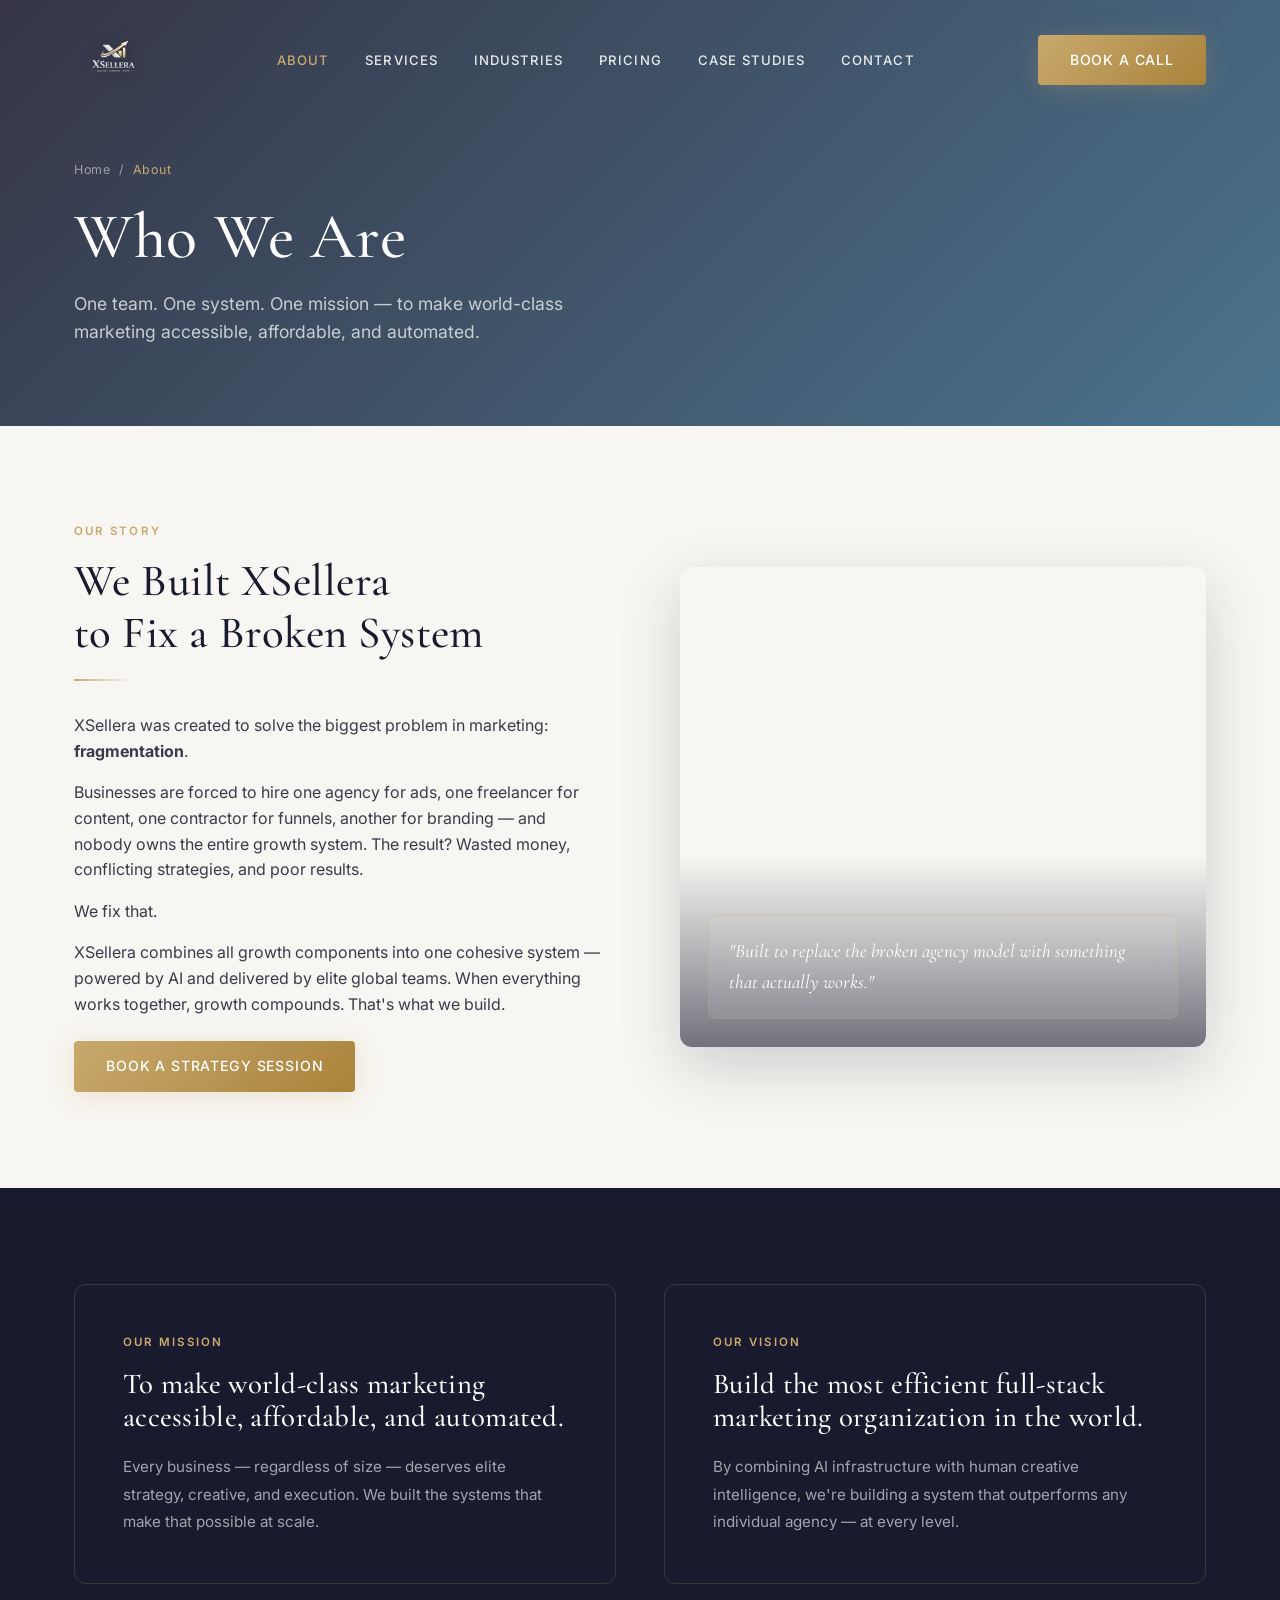
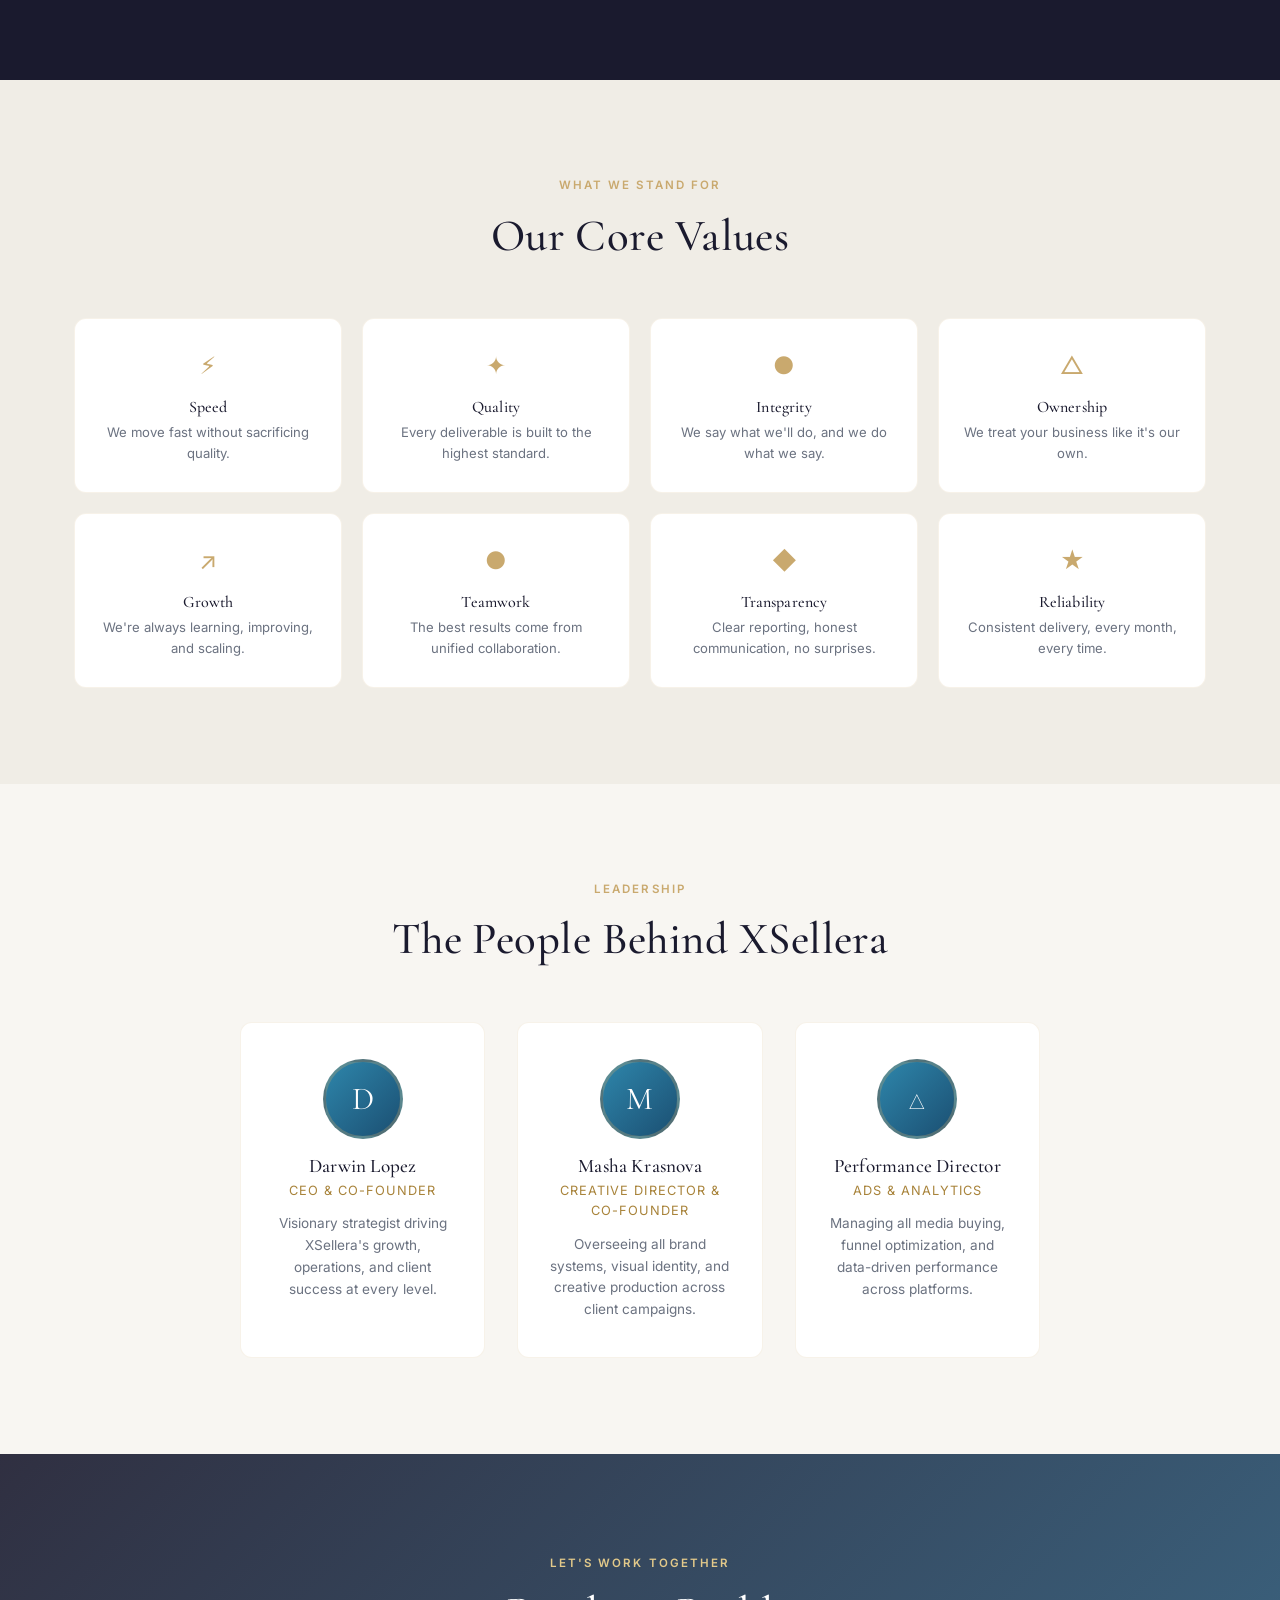
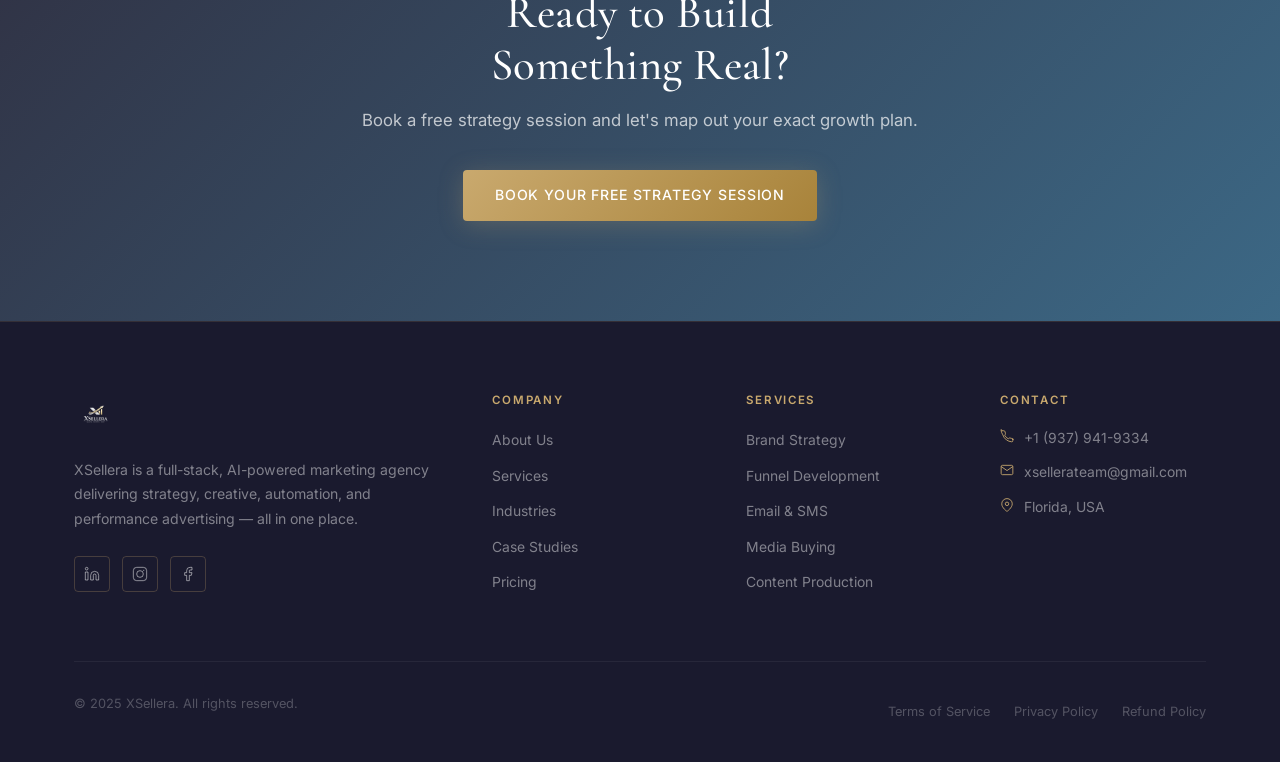
==== commit 721a7ca5: "Update team, add AI workflows service, change location to Florida" ====
--- a/about.html
+++ b/about.html
@@ -162,9 +162,9 @@
         <p style="font-size:0.85rem;color:var(--text-muted);">Visionary strategist driving XSellera's growth, operations, and client success at every level.</p>
       </div>
       <div class="team-card fade-up fade-up-delay-1">
-        <div class="team-avatar">&#9733;</div>
-        <h4>Creative Director</h4>
-        <span class="role">Creative &amp; Brand</span>
+        <div class="team-avatar">M</div>
+        <h4>Masha Krasnova</h4>
+        <span class="role">Creative Director &amp; Co-Founder</span>
         <p style="font-size:0.85rem;color:var(--text-muted);">Overseeing all brand systems, visual identity, and creative production across client campaigns.</p>
       </div>
       <div class="team-card fade-up fade-up-delay-2">
@@ -232,7 +232,7 @@
         </div>
         <div class="footer-contact-item">
           <svg width="14" height="14" viewBox="0 0 24 24" fill="none" stroke="currentColor" stroke-width="1.5"><path d="M21 10c0 7-9 13-9 13s-9-6-9-13a9 9 0 0118 0z"/><circle cx="12" cy="10" r="3"/></svg>
-          <span>Dallas, TX</span>
+          <span>Florida, USA</span>
         </div>
       </div>
     </div>
--- a/css/style.css
+++ b/css/style.css
@@ -220,13 +220,14 @@
 }
 
 .nav-logo img {
-  height: 48px;
+  height: 80px;
   width: auto;
   filter: drop-shadow(0 2px 8px rgba(0,0,0,0.25));
   transition: all var(--transition);
 }
 
 .nav.scrolled .nav-logo img {
+  height: 64px;
   filter: none;
 }
 
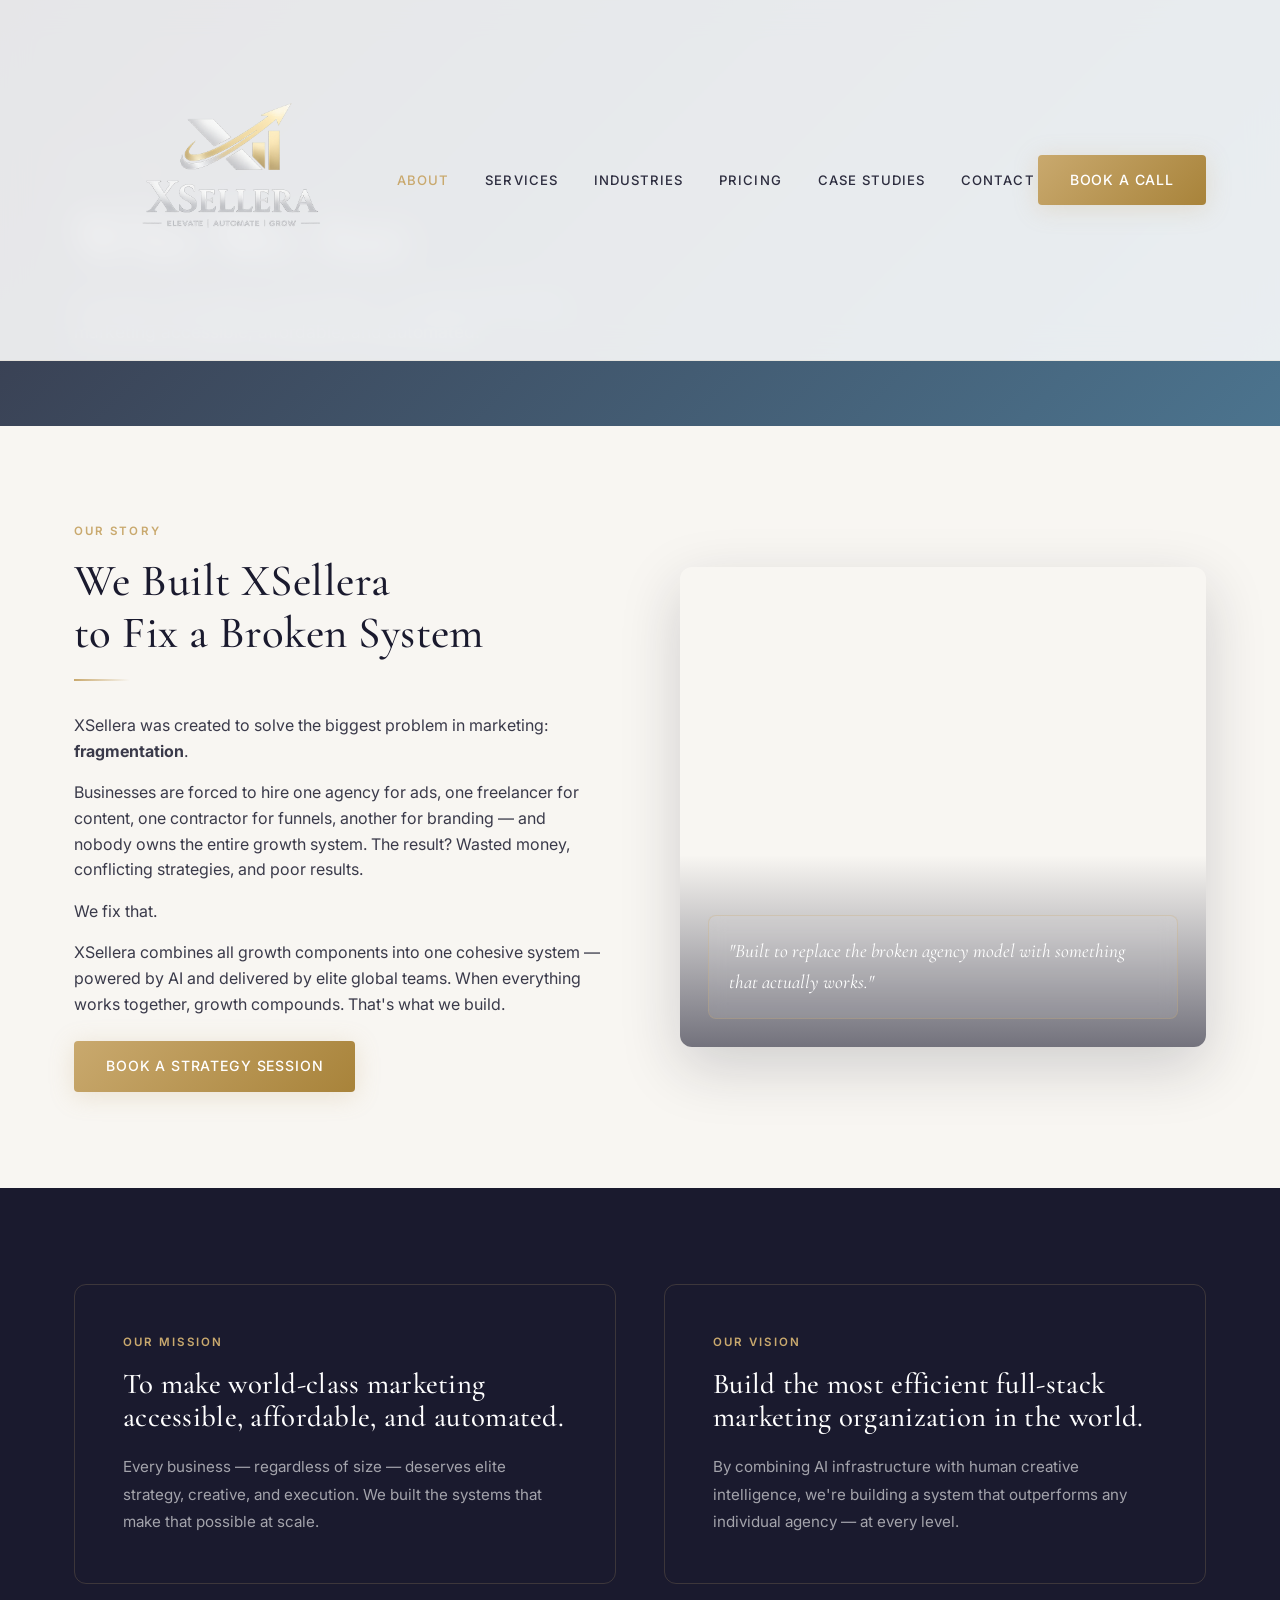
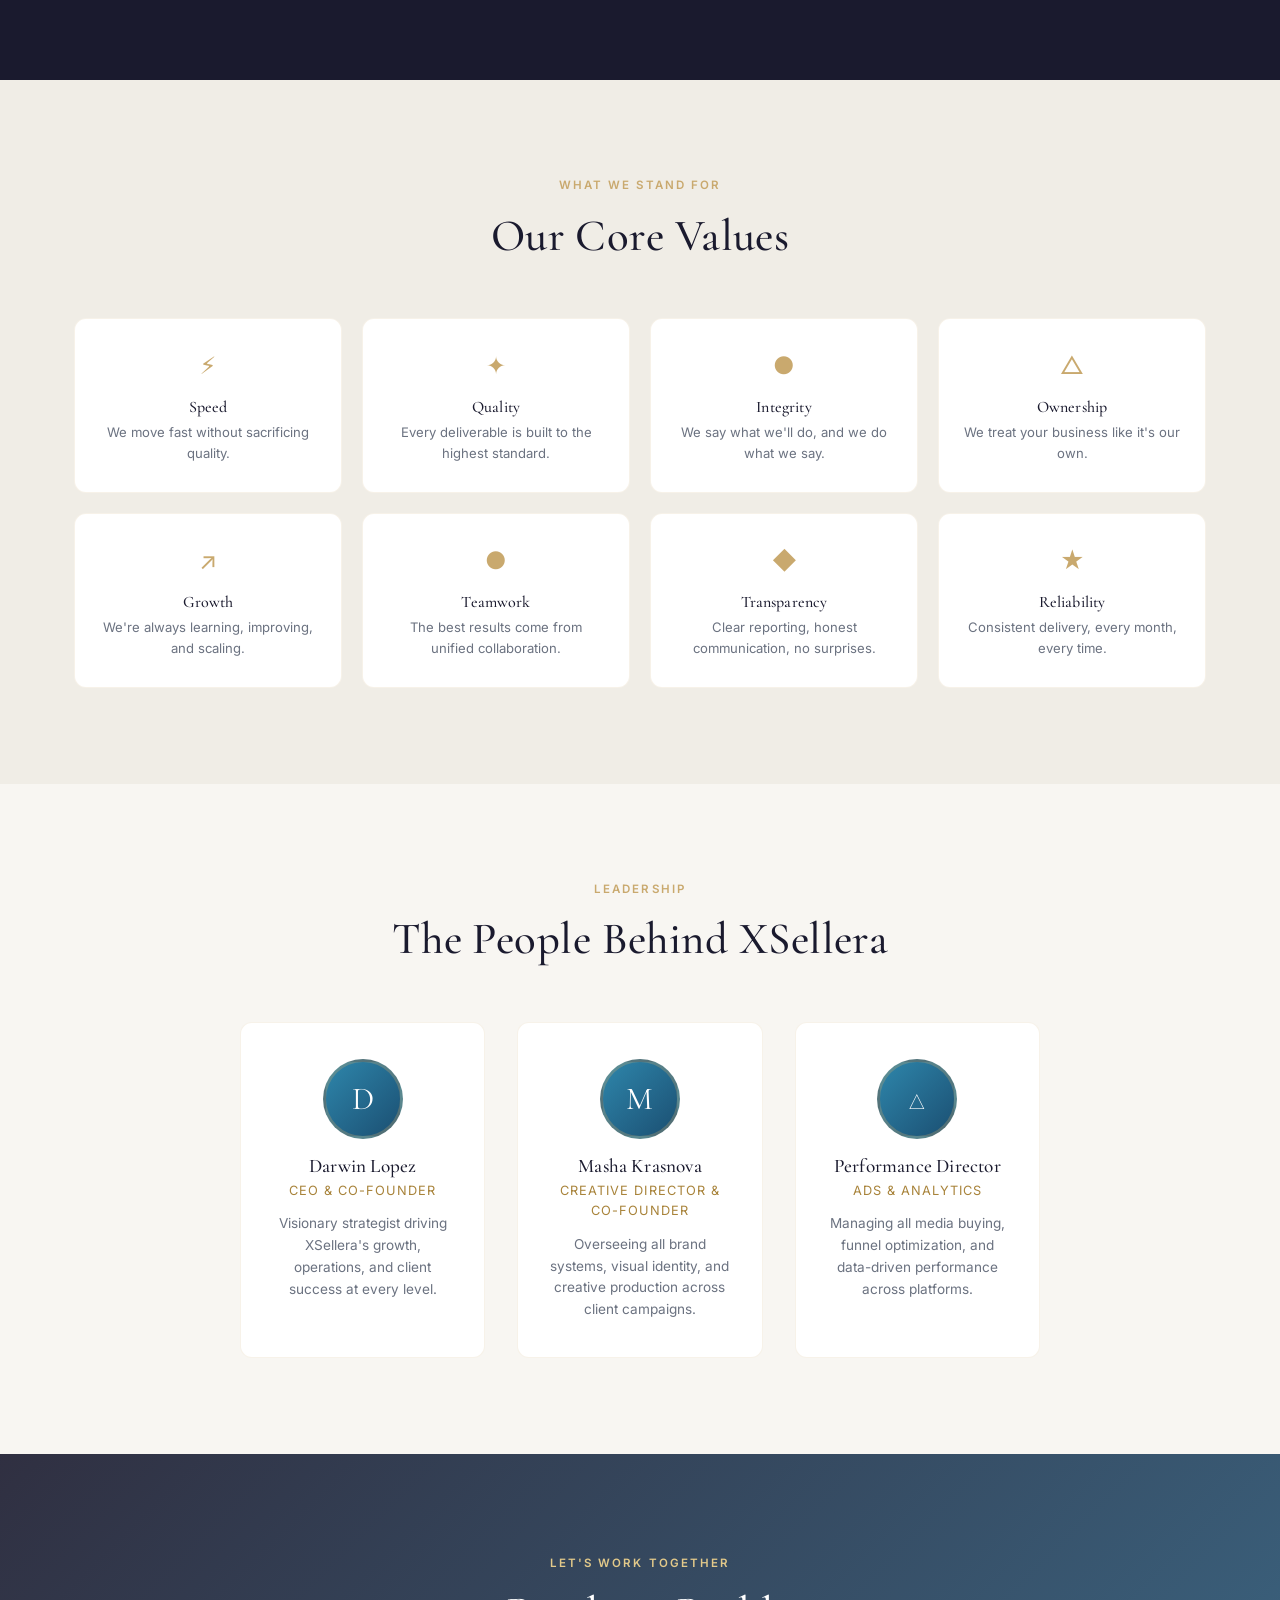
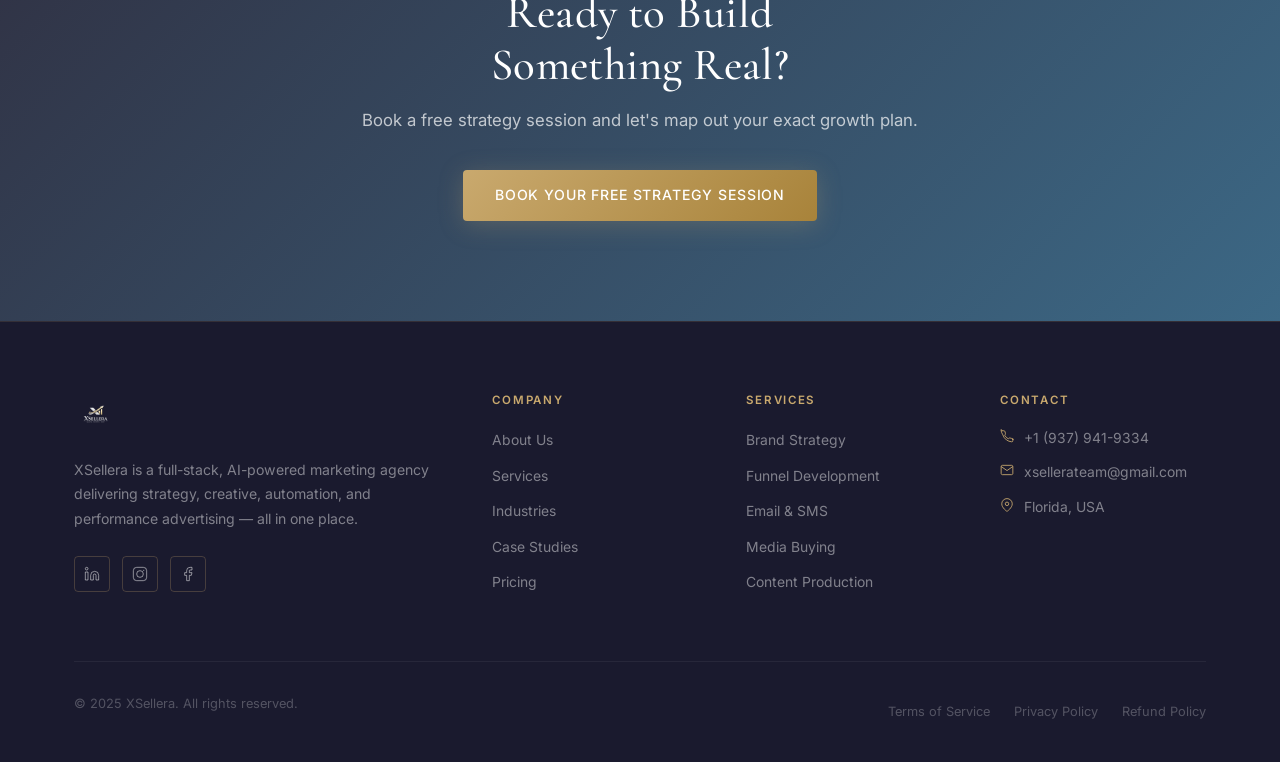
==== commit 47526c8b: "Force CSS cache refresh v3" ====
--- a/about.html
+++ b/about.html
@@ -5,7 +5,7 @@
   <meta name="viewport" content="width=device-width, initial-scale=1.0" />
   <title>About — XSellera</title>
   <meta name="description" content="XSellera was created to solve the biggest problem in marketing: fragmentation. One unified system. One elite team. One growth engine." />
-  <link rel="stylesheet" href="css/style.css" />
+  <link rel="stylesheet" href="css/style.css?v=3" />
   <link rel="icon" type="image/png" href="images/XSellera_logo2.png" />
 </head>
 <body>
--- a/css/style.css
+++ b/css/style.css
@@ -199,6 +199,10 @@
   z-index: 1000;
   padding: 20px 0;
   transition: all 0.4s ease;
+  background: rgba(255, 255, 255, 0.88);
+  backdrop-filter: blur(16px);
+  -webkit-backdrop-filter: blur(16px);
+  border-bottom: 1px solid rgba(201, 169, 110, 0.12);
 }
 
 .nav.scrolled {
@@ -220,15 +224,15 @@
 }
 
 .nav-logo img {
-  height: 80px;
+  height: 320px;
   width: auto;
-  filter: drop-shadow(0 2px 8px rgba(0,0,0,0.25));
+  mix-blend-mode: multiply;
   transition: all var(--transition);
 }
 
 .nav.scrolled .nav-logo img {
-  height: 64px;
-  filter: none;
+  height: 100px;
+  mix-blend-mode: multiply;
 }
 
 .nav-links {
@@ -242,7 +246,7 @@
   font-weight: 500;
   letter-spacing: 0.08em;
   text-transform: uppercase;
-  color: rgba(255,255,255,0.88);
+  color: var(--dark-mid);
   transition: color var(--transition);
   position: relative;
 }
@@ -259,7 +263,7 @@
 }
 
 .nav-links a:hover::after { width: 100%; }
-.nav-links a:hover { color: var(--white); }
+.nav-links a:hover { color: var(--gold-dark); }
 
 .nav.scrolled .nav-links a {
   color: var(--dark-mid);
@@ -286,7 +290,7 @@
   display: block;
   width: 24px;
   height: 2px;
-  background: var(--white);
+  background: var(--dark);
   transition: all var(--transition);
   border-radius: 2px;
 }
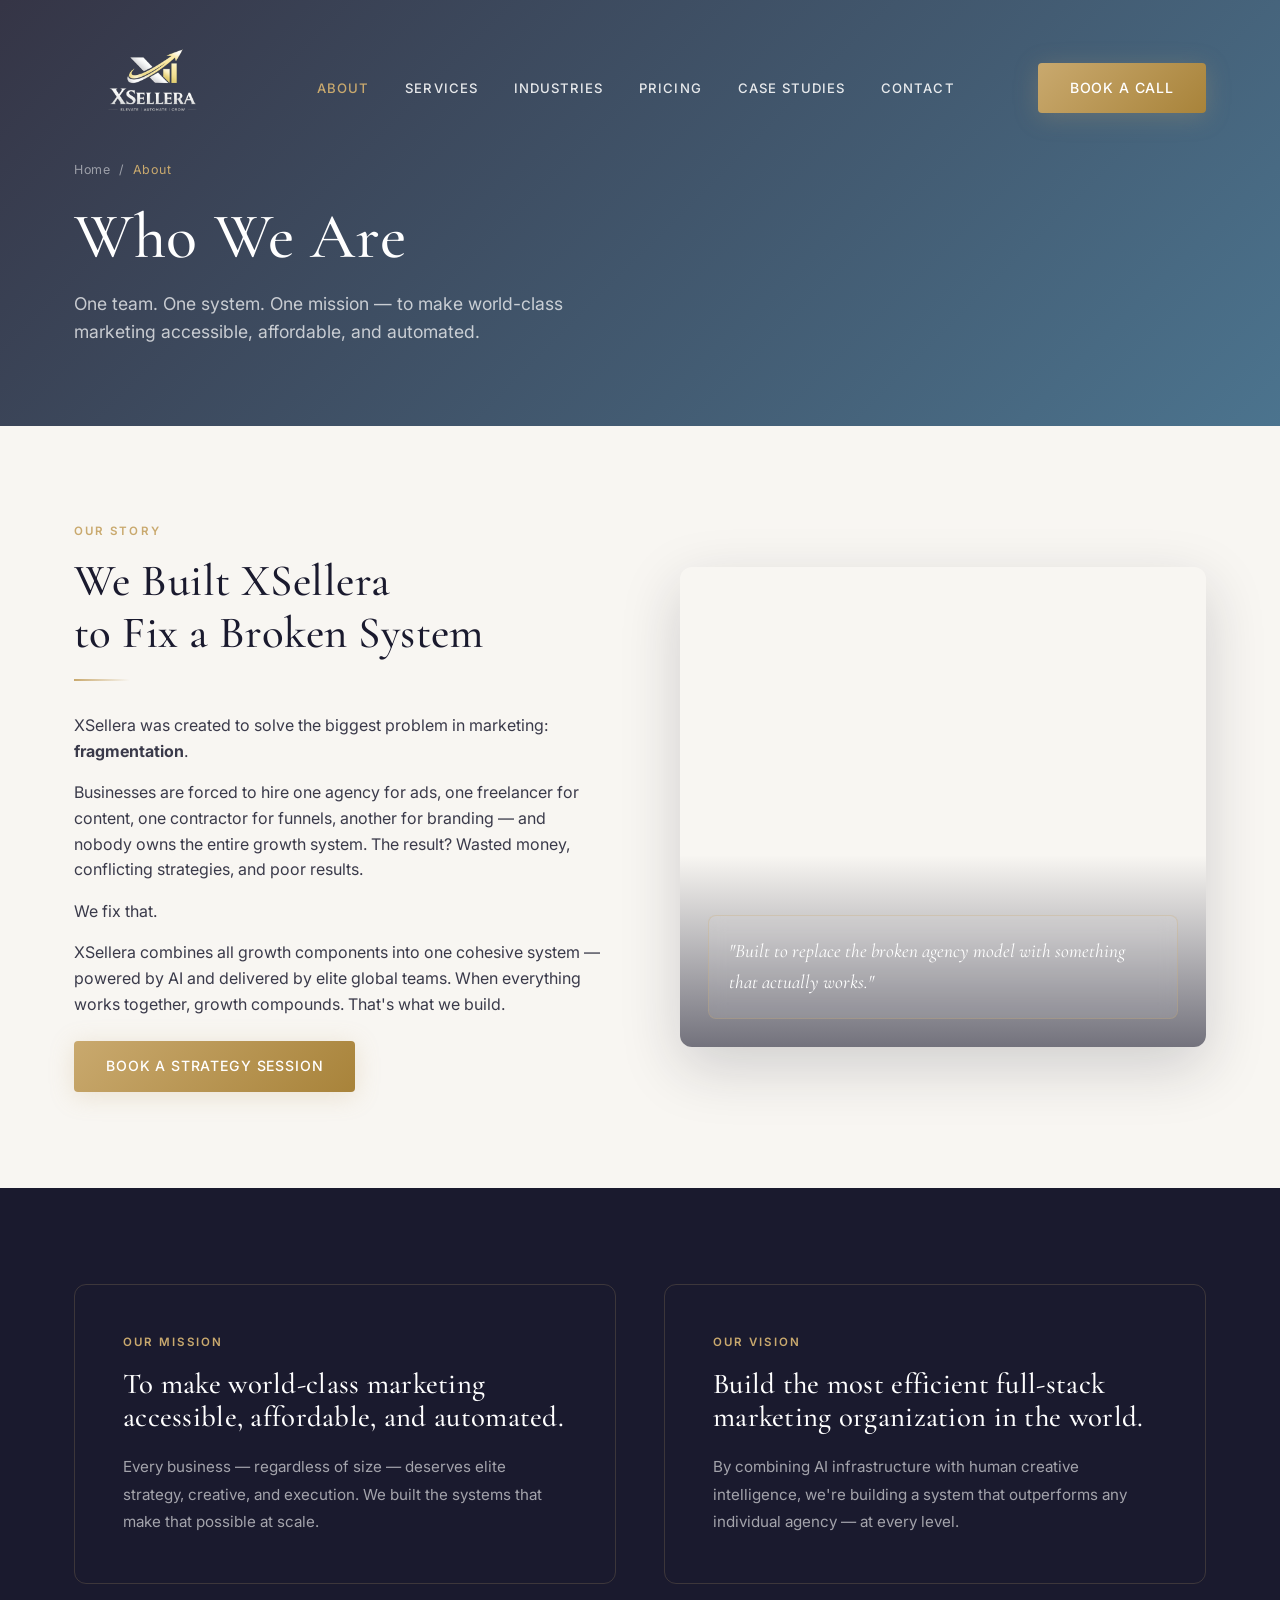
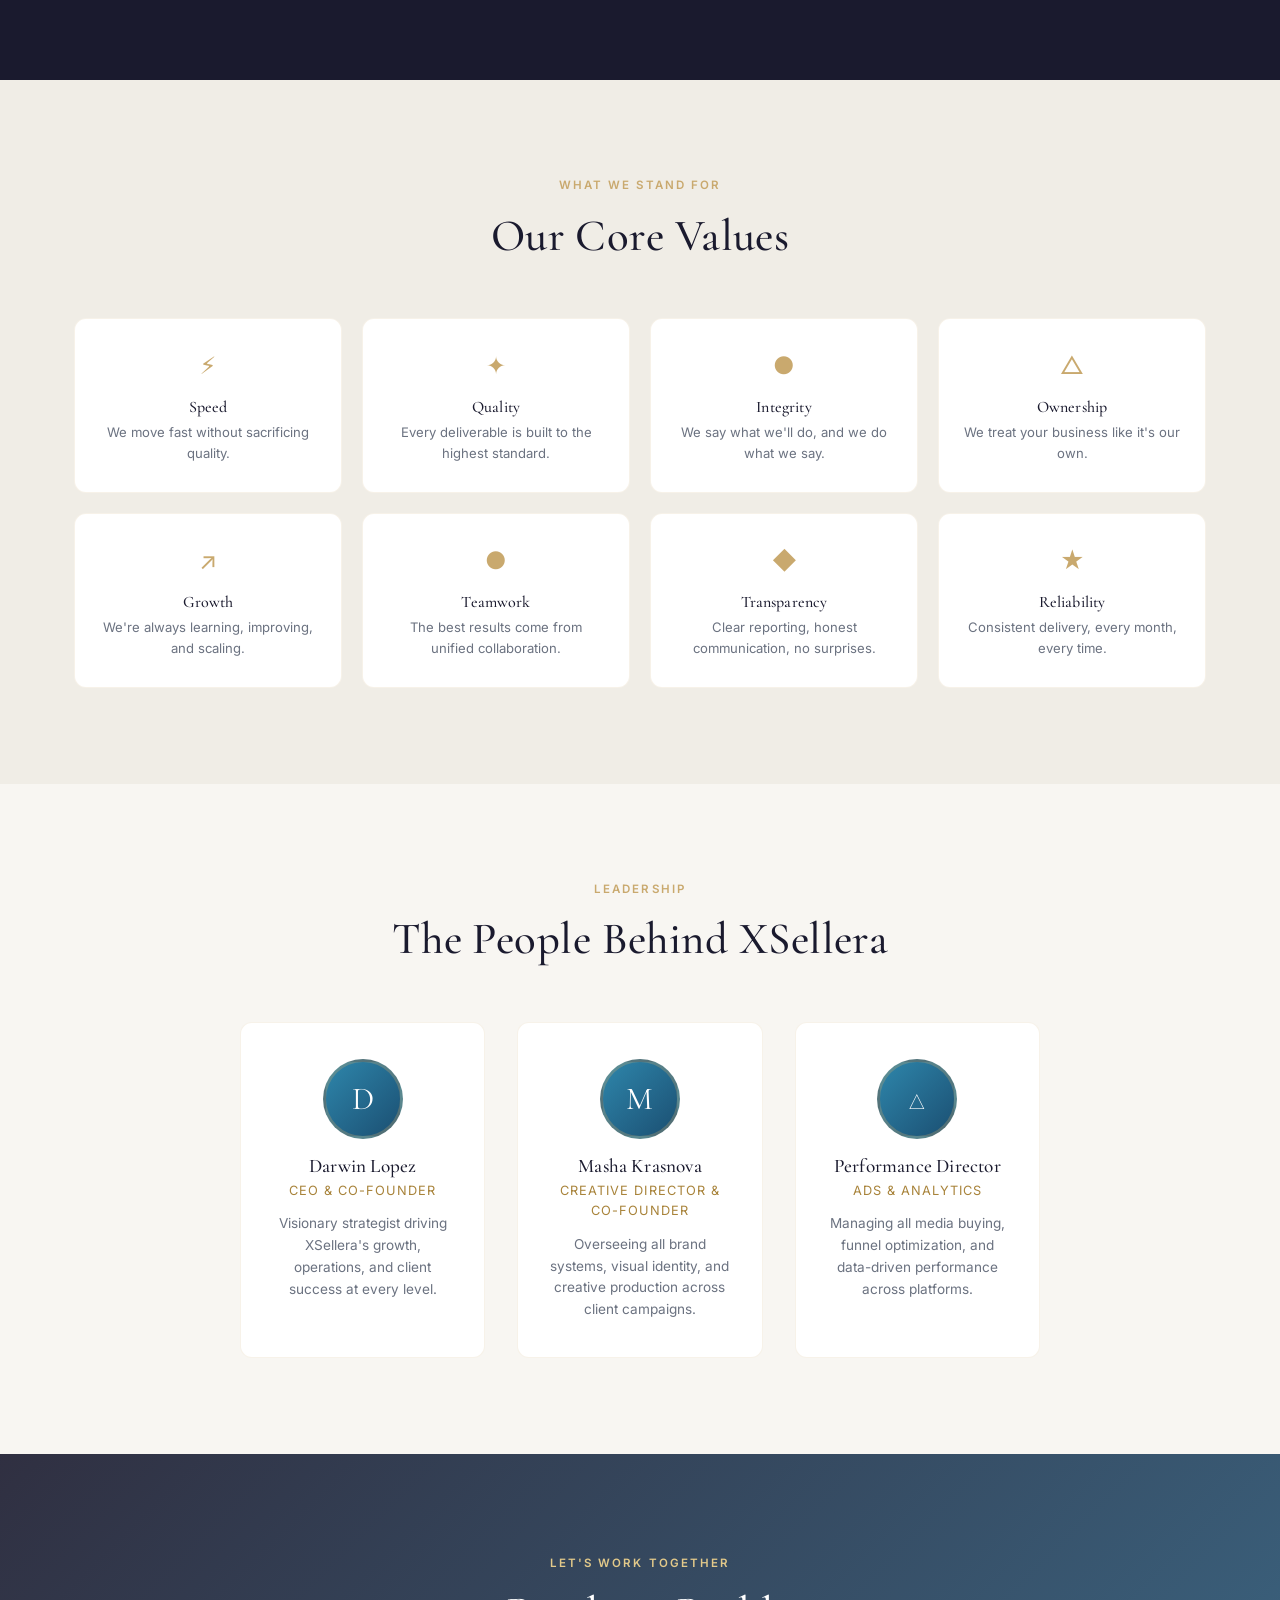
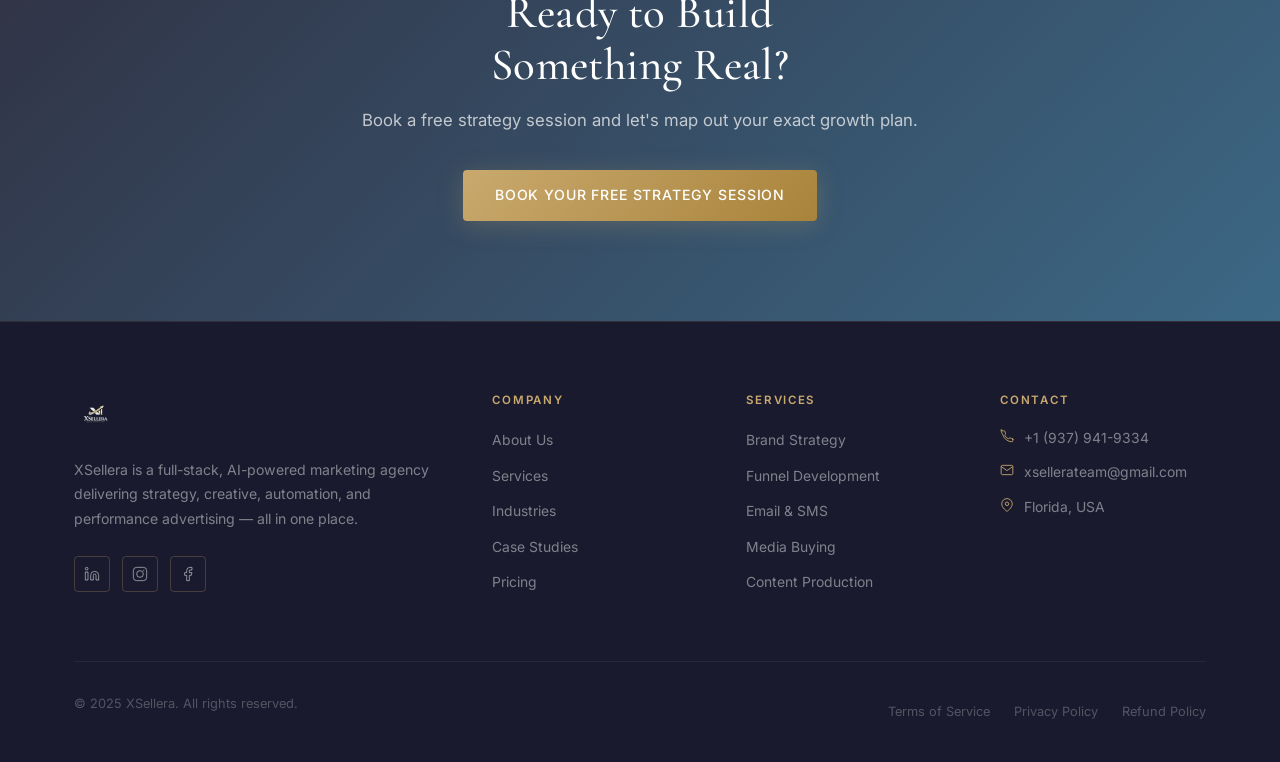
==== commit ec7a2c8e: "Use transparent logo, restore hero, fix nav v4" ====
--- a/about.html
+++ b/about.html
@@ -6,13 +6,13 @@
   <title>About — XSellera</title>
   <meta name="description" content="XSellera was created to solve the biggest problem in marketing: fragmentation. One unified system. One elite team. One growth engine." />
   <link rel="stylesheet" href="css/style.css?v=3" />
-  <link rel="icon" type="image/png" href="images/XSellera_logo2.png" />
+  <link rel="icon" type="image/png" href="images/xsellera-logo.png" />
 </head>
 <body>
 
 <nav class="nav" id="nav">
   <div class="nav-inner">
-    <a href="index.html" class="nav-logo"><img src="images/XSellera_logo2.png" alt="XSellera" /></a>
+    <a href="index.html" class="nav-logo"><img src="images/xsellera-logo.png" alt="XSellera" /></a>
     <div class="nav-links">
       <a href="about.html">About</a>
       <a href="services.html">Services</a>
@@ -192,7 +192,7 @@
   <div class="container">
     <div class="footer-grid">
       <div class="footer-brand">
-        <img src="images/XSellera_logo2.png" alt="XSellera" />
+        <img src="images/xsellera-logo.png" alt="XSellera" />
         <p>XSellera is a full-stack, AI-powered marketing agency delivering strategy, creative, automation, and performance advertising — all in one place.</p>
         <div class="footer-social" style="margin-top: 16px;">
           <a href="#" class="social-link" aria-label="LinkedIn"><svg width="16" height="16" viewBox="0 0 24 24" fill="none" stroke="currentColor" stroke-width="1.5"><path d="M16 8a6 6 0 016 6v7h-4v-7a2 2 0 00-2-2 2 2 0 00-2 2v7h-4v-7a6 6 0 016-6zM2 9h4v12H2z"/><circle cx="4" cy="4" r="2"/></svg></a>
--- a/css/style.css
+++ b/css/style.css
@@ -197,12 +197,8 @@
   left: 0;
   right: 0;
   z-index: 1000;
-  padding: 20px 0;
+  padding: 8px 0;
   transition: all 0.4s ease;
-  background: rgba(255, 255, 255, 0.88);
-  backdrop-filter: blur(16px);
-  -webkit-backdrop-filter: blur(16px);
-  border-bottom: 1px solid rgba(201, 169, 110, 0.12);
 }
 
 .nav.scrolled {
@@ -224,15 +220,13 @@
 }
 
 .nav-logo img {
-  height: 320px;
+  height: 160px;
   width: auto;
-  mix-blend-mode: multiply;
   transition: all var(--transition);
 }
 
 .nav.scrolled .nav-logo img {
-  height: 100px;
-  mix-blend-mode: multiply;
+  height: 80px;
 }
 
 .nav-links {
@@ -246,7 +240,7 @@
   font-weight: 500;
   letter-spacing: 0.08em;
   text-transform: uppercase;
-  color: var(--dark-mid);
+  color: rgba(255,255,255,0.88);
   transition: color var(--transition);
   position: relative;
 }
@@ -263,7 +257,7 @@
 }
 
 .nav-links a:hover::after { width: 100%; }
-.nav-links a:hover { color: var(--gold-dark); }
+.nav-links a:hover { color: var(--white); }
 
 .nav.scrolled .nav-links a {
   color: var(--dark-mid);
@@ -290,7 +284,7 @@
   display: block;
   width: 24px;
   height: 2px;
-  background: var(--dark);
+  background: var(--white);
   transition: all var(--transition);
   border-radius: 2px;
 }
@@ -379,7 +373,7 @@
   max-width: 1180px;
   margin: 0 auto;
   padding: 0 24px;
-  padding-top: 80px;
+  padding-top: 180px;
 }
 
 .hero-tag {
